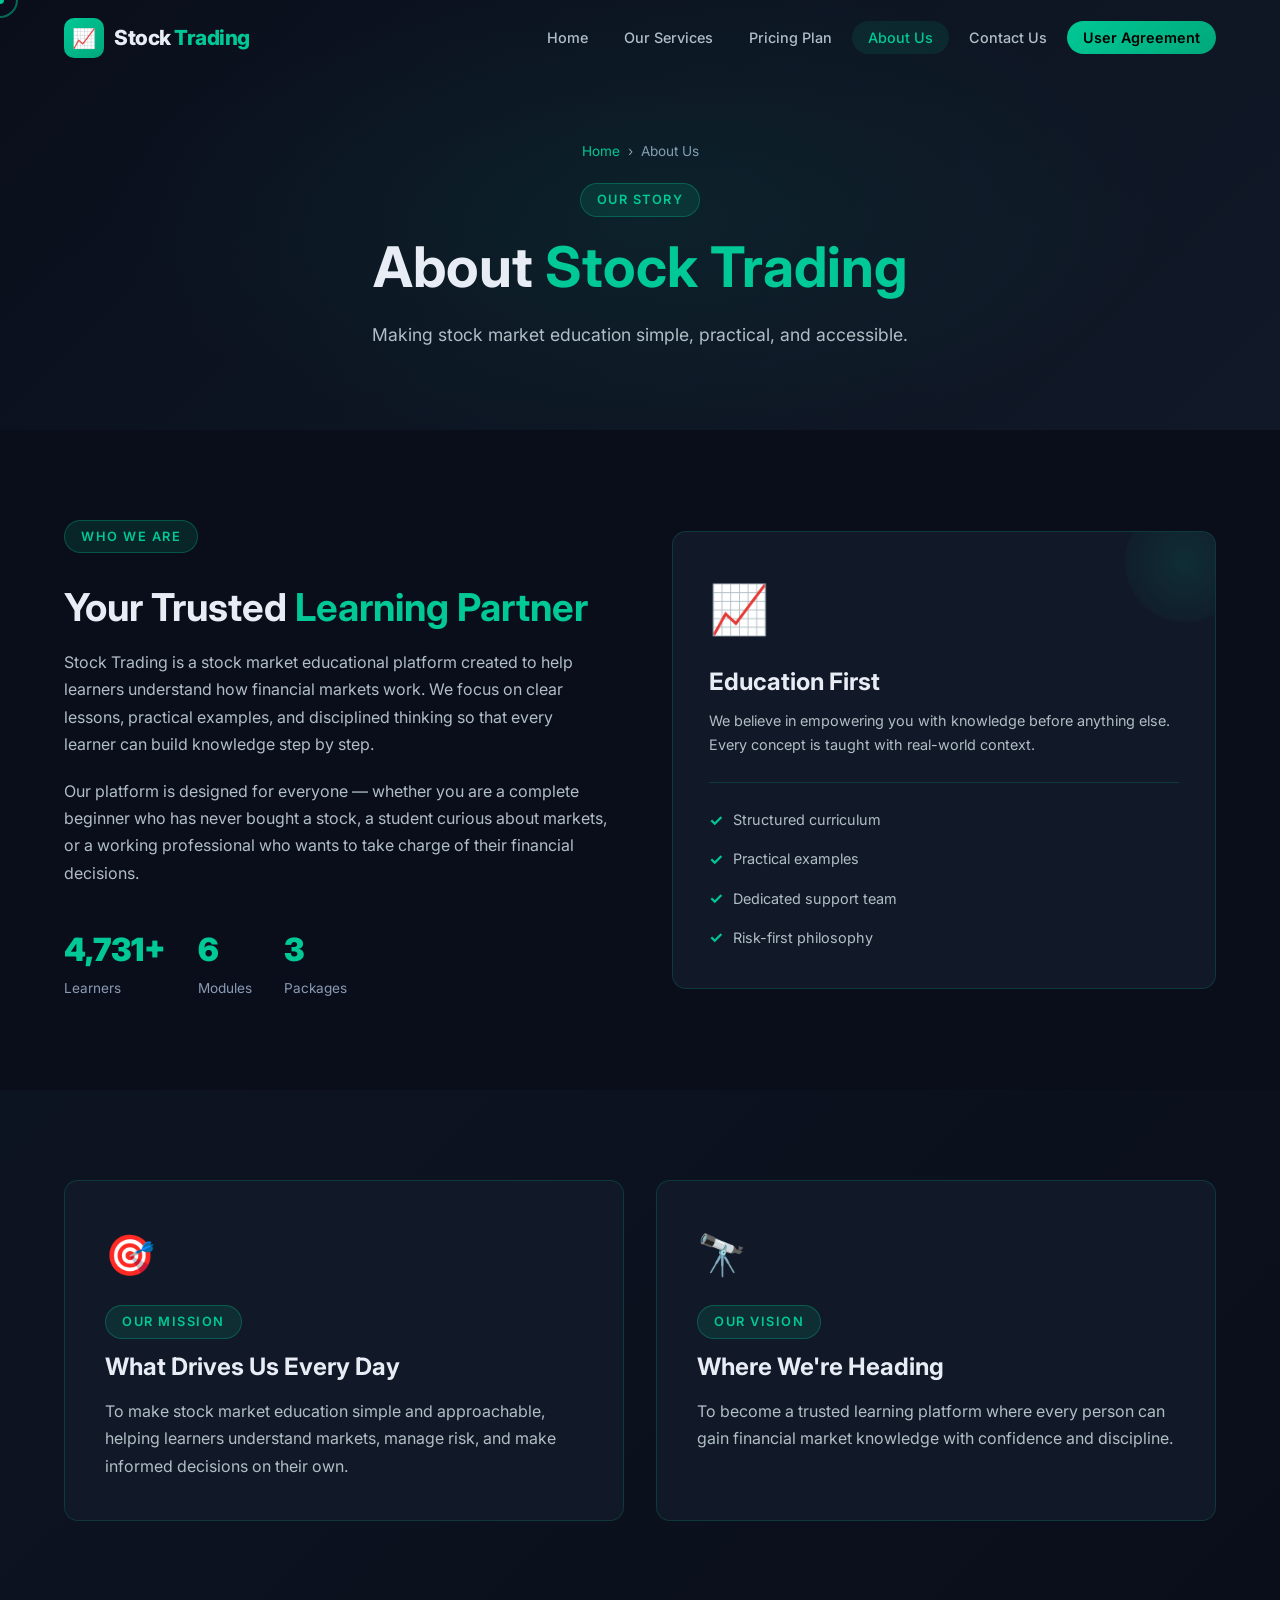
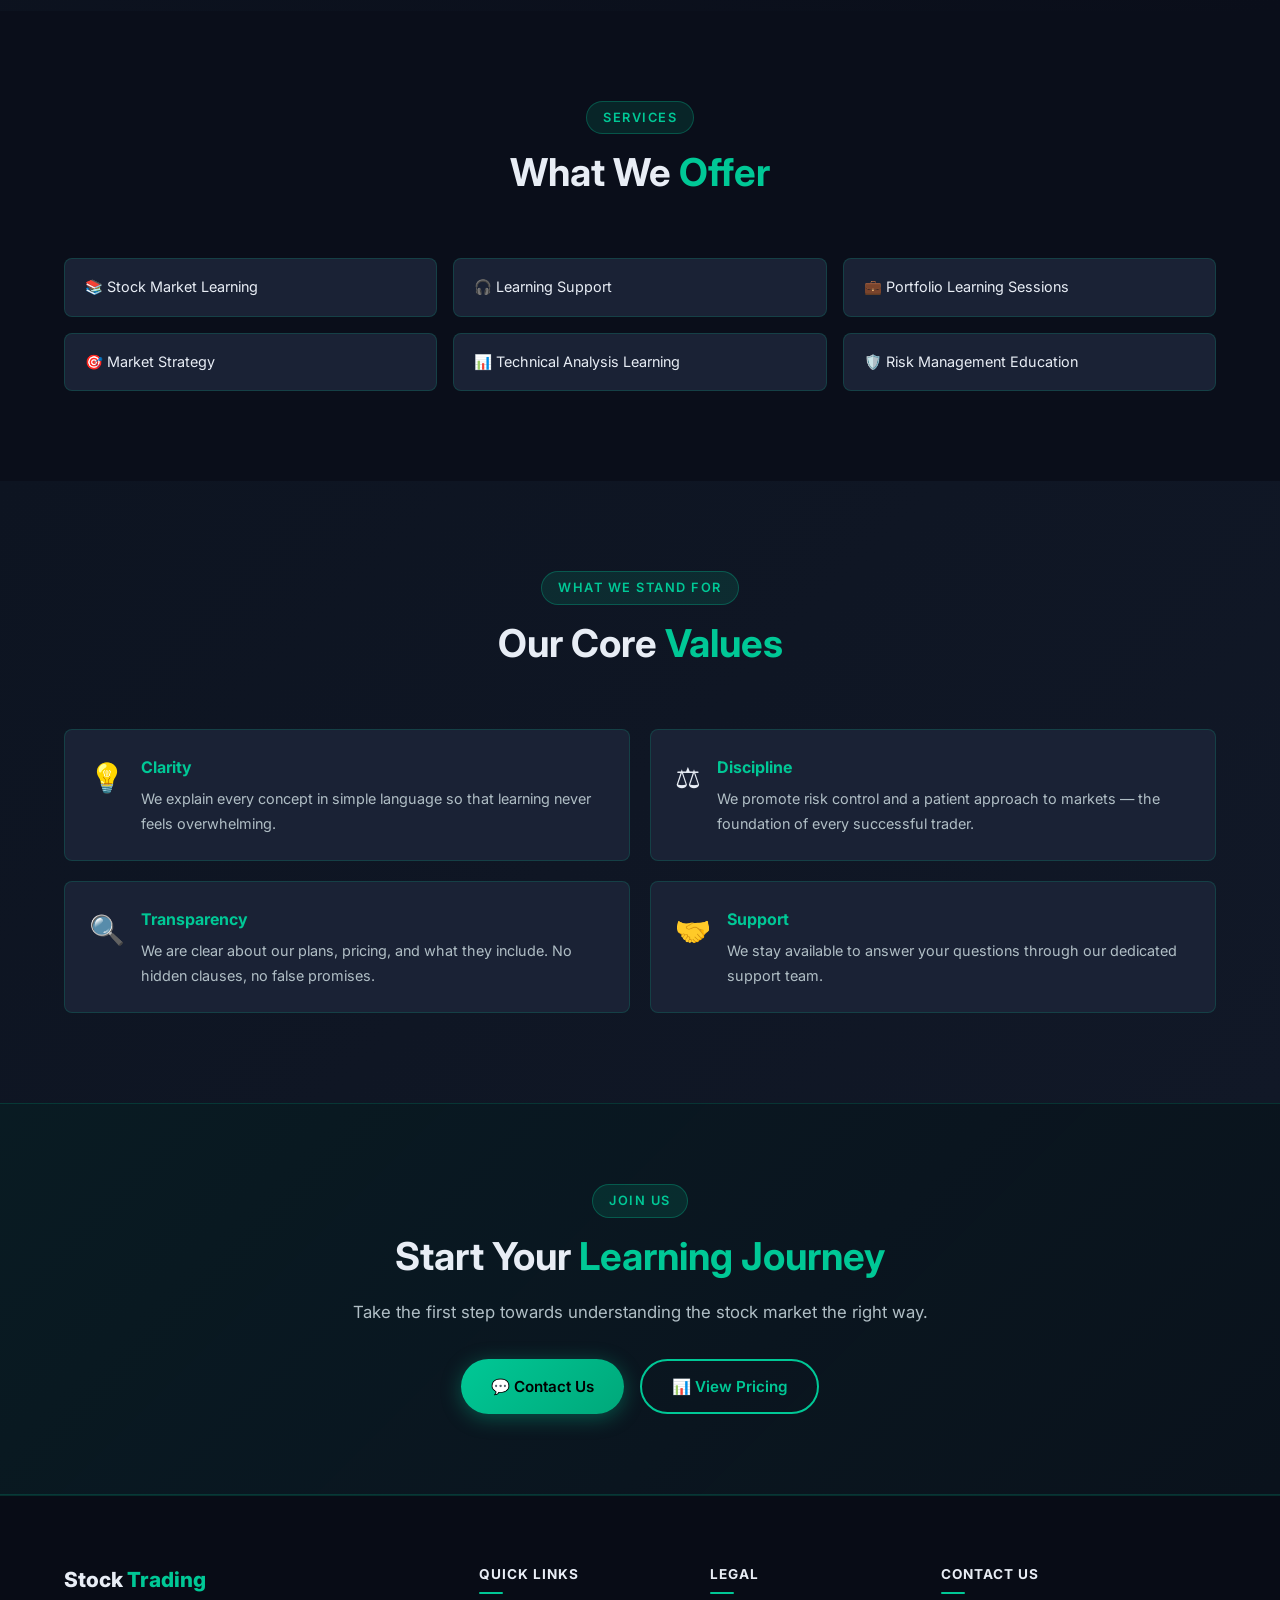
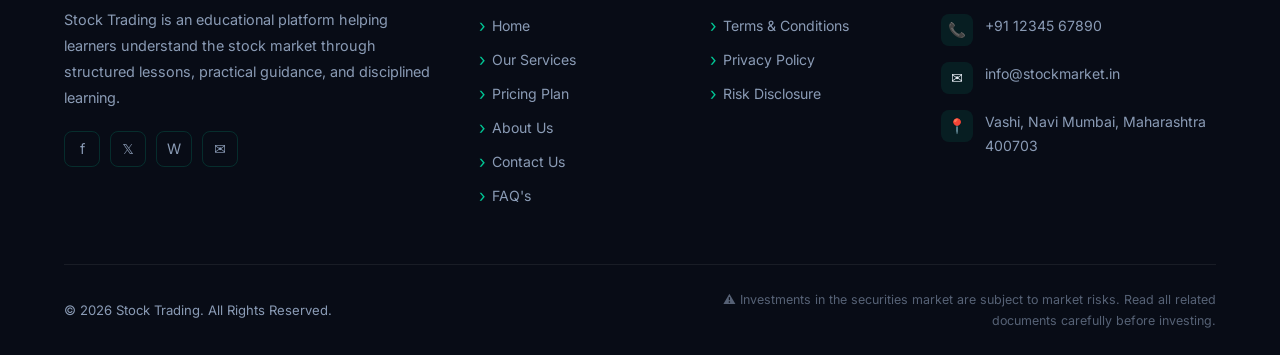
==== about.html @ cfa16184 "Initial upload of Stock Trading website" ====
<!DOCTYPE html>
<html lang="en">
<head>
  <meta charset="UTF-8"/>
  <meta name="viewport" content="width=device-width, initial-scale=1.0"/>
  <title>About Us – Stock Trading | Our Mission, Vision & Values</title>
  <meta name="description" content="Learn about Stock Trading – a stock market educational platform in Navi Mumbai. Our mission is to make market education simple, practical, and accessible to all."/>
  <meta name="keywords" content="about stock trading, stock market education platform, Navi Mumbai, mission vision"/>
  <meta name="robots" content="index, follow"/>
  <link rel="canonical" href="https://www.stocktrading.in/about.html"/>
  <link rel="preconnect" href="https://fonts.googleapis.com"/>
  <link href="https://fonts.googleapis.com/css2?family=Inter:wght@400;500;600;700;800;900&display=swap" rel="stylesheet"/>
  <link rel="stylesheet" href="css/style.css"/>
</head>
<body>

<div id="loading-screen">
  <div class="loader-logo">Stock <span>Trading</span></div>
  <div class="loader-bar"><div class="loader-fill"></div></div>
</div>
<div id="cursor-dot"></div>
<div id="cursor-ring"></div>

<nav class="navbar" role="navigation" aria-label="Main navigation">
  <div class="navbar-inner">
    <a href="index.html" class="nav-logo" aria-label="Stock Trading Home">
      <div class="nav-logo-icon">📈</div>
      <span class="nav-logo-text">Stock <span>Trading</span></span>
    </a>
    <button class="hamburger" aria-label="Toggle menu"><span></span><span></span><span></span></button>
    <ul class="nav-links">
      <li><a href="index.html">Home</a></li>
      <li><a href="services.html">Our Services</a></li>
      <li><a href="pricing.html">Pricing Plan</a></li>
      <li><a href="about.html" class="active">About Us</a></li>
      <li><a href="contact.html">Contact Us</a></li>
      <li><a href="user-agreement.html" class="nav-cta">User Agreement</a></li>
    </ul>
  </div>
  <div class="nav-overlay"></div>
</nav>

<!-- BANNER -->
<div class="page-banner">
  <div class="container">
    <nav class="breadcrumb" aria-label="Breadcrumb">
      <a href="index.html">Home</a> <span>›</span> <span>About Us</span>
    </nav>
    <div class="section-tag" data-aos="fade-up">Our Story</div>
    <h1 data-aos="fade-up" data-aos-delay="100">About <span class="highlight">Stock Trading</span></h1>
    <p data-aos="fade-up" data-aos-delay="200">Making stock market education simple, practical, and accessible.</p>
  </div>
</div>

<!-- WHO WE ARE -->
<section style="background:var(--bg-dark);">
  <div class="container">
    <div style="display:grid;grid-template-columns:1fr 1fr;gap:64px;align-items:center;">
      <div data-aos="fade-right">
        <div class="section-tag">Who We Are</div>
        <h2 style="margin:16px 0;">Your Trusted <span class="highlight">Learning Partner</span></h2>
        <p style="margin-bottom:20px;">Stock Trading is a stock market educational platform created to help learners understand how financial markets work. We focus on clear lessons, practical examples, and disciplined thinking so that every learner can build knowledge step by step.</p>
        <p>Our platform is designed for everyone — whether you are a complete beginner who has never bought a stock, a student curious about markets, or a working professional who wants to take charge of their financial decisions.</p>
        <div style="display:flex;gap:32px;margin-top:36px;flex-wrap:wrap;">
          <div>
            <div style="font-size:2rem;font-weight:900;color:var(--primary);" data-counter data-target="5000" data-suffix="+">5000+</div>
            <div style="font-size:0.85rem;color:var(--text-muted);">Learners</div>
          </div>
          <div>
            <div style="font-size:2rem;font-weight:900;color:var(--primary);" data-counter data-target="6" data-suffix="">6</div>
            <div style="font-size:0.85rem;color:var(--text-muted);">Modules</div>
          </div>
          <div>
            <div style="font-size:2rem;font-weight:900;color:var(--primary);" data-counter data-target="3" data-suffix="">3</div>
            <div style="font-size:0.85rem;color:var(--text-muted);">Packages</div>
          </div>
        </div>
      </div>
      <div data-aos="fade-left">
        <!-- Visual element -->
        <div style="background:var(--bg-card);border:1px solid var(--border);border-radius:var(--radius);padding:36px;position:relative;overflow:hidden;">
          <div style="position:absolute;top:-30px;right:-30px;width:120px;height:120px;background:radial-gradient(circle,rgba(0,200,150,0.12),transparent);border-radius:50%;"></div>
          <div style="font-size:3rem;margin-bottom:16px;">📈</div>
          <h3 style="margin-bottom:12px;">Education First</h3>
          <p style="font-size:0.9rem;">We believe in empowering you with knowledge before anything else. Every concept is taught with real-world context.</p>
          <div style="margin-top:24px;padding-top:24px;border-top:1px solid var(--border);">
            <div style="display:flex;align-items:center;gap:10px;margin-bottom:12px;">
              <span style="color:var(--primary);font-weight:700;">✓</span>
              <span style="font-size:0.9rem;color:var(--text-light);">Structured curriculum</span>
            </div>
            <div style="display:flex;align-items:center;gap:10px;margin-bottom:12px;">
              <span style="color:var(--primary);font-weight:700;">✓</span>
              <span style="font-size:0.9rem;color:var(--text-light);">Practical examples</span>
            </div>
            <div style="display:flex;align-items:center;gap:10px;margin-bottom:12px;">
              <span style="color:var(--primary);font-weight:700;">✓</span>
              <span style="font-size:0.9rem;color:var(--text-light);">Dedicated support team</span>
            </div>
            <div style="display:flex;align-items:center;gap:10px;">
              <span style="color:var(--primary);font-weight:700;">✓</span>
              <span style="font-size:0.9rem;color:var(--text-light);">Risk-first philosophy</span>
            </div>
          </div>
        </div>
      </div>
    </div>
  </div>
</section>

<!-- MISSION & VISION -->
<section style="background:linear-gradient(135deg,#0d1421 0%,#0a0e1a 100%);">
  <div class="container">
    <div style="display:grid;grid-template-columns:1fr 1fr;gap:32px;">

      <div style="background:var(--bg-card);border:1px solid var(--border);border-radius:var(--radius);padding:40px;" data-aos="fade-up" data-aos-delay="100">
        <div style="font-size:2.5rem;margin-bottom:16px;">🎯</div>
        <div class="section-tag" style="margin-bottom:12px;">Our Mission</div>
        <h3 style="margin-bottom:16px;">What Drives Us Every Day</h3>
        <p>To make stock market education simple and approachable, helping learners understand markets, manage risk, and make informed decisions on their own.</p>
      </div>

      <div style="background:var(--bg-card);border:1px solid var(--border);border-radius:var(--radius);padding:40px;" data-aos="fade-up" data-aos-delay="200">
        <div style="font-size:2.5rem;margin-bottom:16px;">🔭</div>
        <div class="section-tag" style="margin-bottom:12px;">Our Vision</div>
        <h3 style="margin-bottom:16px;">Where We're Heading</h3>
        <p>To become a trusted learning platform where every person can gain financial market knowledge with confidence and discipline.</p>
      </div>

    </div>
  </div>
</section>

<!-- WHAT WE OFFER -->
<section style="background:var(--bg-dark);">
  <div class="container">
    <div class="section-header">
      <div class="section-tag" data-aos="fade-up">Services</div>
      <h2 data-aos="fade-up" data-aos-delay="100">What We <span class="highlight">Offer</span></h2>
    </div>
    <div class="about-what-grid" data-aos="fade-up" data-aos-delay="200">
      <div class="about-what-item">📚 Stock Market Learning</div>
      <div class="about-what-item">🎧 Learning Support</div>
      <div class="about-what-item">💼 Portfolio Learning Sessions</div>
      <div class="about-what-item">🎯 Market Strategy</div>
      <div class="about-what-item">📊 Technical Analysis Learning</div>
      <div class="about-what-item">🛡️ Risk Management Education</div>
    </div>
  </div>
</section>

<!-- VALUES -->
<section style="background:linear-gradient(135deg,#0d1421 0%,#111827 100%);">
  <div class="container">
    <div class="section-header">
      <div class="section-tag" data-aos="fade-up">What We Stand For</div>
      <h2 data-aos="fade-up" data-aos-delay="100">Our Core <span class="highlight">Values</span></h2>
    </div>
    <div class="about-values-grid">

      <div class="value-card" data-aos="fade-up" data-aos-delay="100">
        <div class="value-icon">💡</div>
        <div>
          <div class="value-label">Clarity</div>
          <p style="font-size:0.9rem;">We explain every concept in simple language so that learning never feels overwhelming.</p>
        </div>
      </div>

      <div class="value-card" data-aos="fade-up" data-aos-delay="150">
        <div class="value-icon">⚖️</div>
        <div>
          <div class="value-label">Discipline</div>
          <p style="font-size:0.9rem;">We promote risk control and a patient approach to markets — the foundation of every successful trader.</p>
        </div>
      </div>

      <div class="value-card" data-aos="fade-up" data-aos-delay="200">
        <div class="value-icon">🔍</div>
        <div>
          <div class="value-label">Transparency</div>
          <p style="font-size:0.9rem;">We are clear about our plans, pricing, and what they include. No hidden clauses, no false promises.</p>
        </div>
      </div>

      <div class="value-card" data-aos="fade-up" data-aos-delay="250">
        <div class="value-icon">🤝</div>
        <div>
          <div class="value-label">Support</div>
          <p style="font-size:0.9rem;">We stay available to answer your questions through our dedicated support team.</p>
        </div>
      </div>

    </div>
  </div>
</section>

<!-- CTA -->
<section class="cta-section">
  <div class="container">
    <div class="section-tag" data-aos="fade-up">Join Us</div>
    <h2 data-aos="fade-up" data-aos-delay="100">Start Your <span class="highlight">Learning Journey</span></h2>
    <p data-aos="fade-up" data-aos-delay="200">Take the first step towards understanding the stock market the right way.</p>
    <div class="cta-btns" data-aos="fade-up" data-aos-delay="300">
      <a href="contact.html" class="btn btn-primary">💬 Contact Us</a>
      <a href="pricing.html" class="btn btn-outline">📊 View Pricing</a>
    </div>
  </div>
</section>

<!-- FOOTER -->
<footer role="contentinfo">
  <div class="container">
    <div class="footer-grid">
      <div class="footer-brand">
        <h3>Stock <span>Trading</span></h3>
        <p>Stock Trading is an educational platform helping learners understand the stock market through structured lessons, practical guidance, and disciplined learning.</p>
        <div class="footer-social">
          <a href="#" aria-label="Facebook">f</a>
          <a href="#" aria-label="Twitter">𝕏</a>
          <a href="https://wa.me/911234567890" aria-label="WhatsApp" target="_blank" rel="noopener">W</a>
          <a href="mailto:info@stockmarket.in" aria-label="Email">✉</a>
        </div>
      </div>
      <div class="footer-col">
        <h4>Quick Links</h4>
        <ul class="footer-links">
          <li><a href="index.html">Home</a></li>
          <li><a href="services.html">Our Services</a></li>
          <li><a href="pricing.html">Pricing Plan</a></li>
          <li><a href="about.html">About Us</a></li>
          <li><a href="contact.html">Contact Us</a></li>
          <li><a href="faq.html">FAQ's</a></li>
        </ul>
      </div>
      <div class="footer-col">
        <h4>Legal</h4>
        <ul class="footer-links">
          <li><a href="terms.html">Terms &amp; Conditions</a></li>
          <li><a href="privacy.html">Privacy Policy</a></li>
          <li><a href="risk-disclosure.html">Risk Disclosure</a></li>
        </ul>
      </div>
      <div class="footer-col">
        <h4>Contact Us</h4>
        <div class="footer-contact-item">
          <div class="footer-contact-icon">📞</div>
          <div class="footer-contact-text"><a href="tel:+911234567890">+91 12345 67890</a></div>
        </div>
        <div class="footer-contact-item">
          <div class="footer-contact-icon">✉</div>
          <div class="footer-contact-text"><a href="mailto:info@stockmarket.in">info@stockmarket.in</a></div>
        </div>
        <div class="footer-contact-item">
          <div class="footer-contact-icon">📍</div>
          <div class="footer-contact-text">Vashi, Navi Mumbai, Maharashtra 400703</div>
        </div>
      </div>
    </div>
    <div class="footer-bottom">
      <p class="footer-copyright">© 2026 Stock Trading. All Rights Reserved.</p>
      <p class="footer-disclaimer">⚠️ Investments in the securities market are subject to market risks. Read all related documents carefully before investing.</p>
    </div>
  </div>
</footer>

<script src="js/main.js"></script>
</body>
</html>
---- css/style.css ----
/* ============================================================
   STOCK TRADING - MAIN STYLESHEET
   ============================================================ */

/* ---------- CSS Variables ---------- */
:root {
  --primary: #00c896;
  --primary-dark: #00a87a;
  --primary-light: #00e8ad;
  --accent: #f0b429;
  --bg-dark: #0a0e1a;
  --bg-card: #111827;
  --bg-card2: #1a2235;
  --text-main: #e8edf5;
  --text-muted: #8a9bb5;
  --text-light: #b0bec5;
  --border: rgba(0, 200, 150, 0.18);
  --red: #ff4d5b;
  --gradient: linear-gradient(135deg, #00c896 0%, #00a87a 100%);
  --gradient-dark: linear-gradient(135deg, #0a0e1a 0%, #111827 100%);
  --shadow: 0 8px 32px rgba(0, 200, 150, 0.12);
  --shadow-card: 0 4px 24px rgba(0, 0, 0, 0.4);
  --radius: 14px;
  --radius-sm: 8px;
  --transition: 0.3s cubic-bezier(0.4, 0, 0.2, 1);
}

/* ---------- Reset & Base ---------- */
*, *::before, *::after { box-sizing: border-box; margin: 0; padding: 0; }

html { scroll-behavior: smooth; font-size: 16px; }

body {
  font-family: 'Inter', 'Segoe UI', system-ui, sans-serif;
  background: var(--bg-dark);
  color: var(--text-main);
  line-height: 1.7;
  overflow-x: hidden;
  cursor: none;
}

/* ---------- Custom Cursor ---------- */
#cursor-dot {
  width: 8px; height: 8px;
  background: var(--primary);
  border-radius: 50%;
  position: fixed;
  top: 0; left: 0;
  pointer-events: none;
  z-index: 99999;
  transition: transform 0.1s ease;
  transform: translate(-50%, -50%);
}

#cursor-ring {
  width: 36px; height: 36px;
  border: 2px solid rgba(0, 200, 150, 0.5);
  border-radius: 50%;
  position: fixed;
  top: 0; left: 0;
  pointer-events: none;
  z-index: 99998;
  transition: transform 0.12s ease, width 0.3s, height 0.3s, border-color 0.3s;
  transform: translate(-50%, -50%);
}

#cursor-ring.hovered {
  width: 56px; height: 56px;
  border-color: var(--primary);
  background: rgba(0, 200, 150, 0.06);
}

/* ---------- Scrollbar ---------- */
::-webkit-scrollbar { width: 6px; }
::-webkit-scrollbar-track { background: var(--bg-dark); }
::-webkit-scrollbar-thumb { background: var(--primary-dark); border-radius: 3px; }
::-webkit-scrollbar-thumb:hover { background: var(--primary); }

/* ---------- Selection ---------- */
::selection { background: var(--primary); color: #000; }

/* ---------- Typography ---------- */
h1, h2, h3, h4, h5, h6 {
  font-weight: 700;
  line-height: 1.3;
  color: var(--text-main);
}

h1 { font-size: clamp(2rem, 5vw, 3.5rem); }
h2 { font-size: clamp(1.6rem, 3vw, 2.4rem); }
h3 { font-size: clamp(1.2rem, 2vw, 1.5rem); }
h4 { font-size: 1.1rem; }

p { color: var(--text-light); }
a { color: var(--primary); text-decoration: none; transition: color var(--transition); }
a:hover { color: var(--primary-light); }

.highlight { color: var(--primary); }
.accent { color: var(--accent); }

/* ---------- Container ---------- */
.container { max-width: 1200px; margin: 0 auto; padding: 0 24px; }

/* ---------- Section ---------- */
section { padding: 90px 0; }

.section-header { text-align: center; margin-bottom: 60px; }
.section-header h2 { margin-bottom: 16px; }
.section-header p { max-width: 600px; margin: 0 auto; font-size: 1.05rem; }

.section-tag {
  display: inline-block;
  background: rgba(0, 200, 150, 0.12);
  color: var(--primary);
  border: 1px solid rgba(0, 200, 150, 0.3);
  padding: 5px 16px;
  border-radius: 30px;
  font-size: 0.8rem;
  font-weight: 600;
  letter-spacing: 1.5px;
  text-transform: uppercase;
  margin-bottom: 14px;
}

/* ---------- Buttons ---------- */
.btn {
  display: inline-flex;
  align-items: center;
  gap: 8px;
  padding: 13px 30px;
  border-radius: 50px;
  font-size: 0.95rem;
  font-weight: 600;
  cursor: pointer;
  border: none;
  transition: all var(--transition);
  text-decoration: none;
  position: relative;
  overflow: hidden;
}

.btn::before {
  content: '';
  position: absolute;
  inset: 0;
  background: rgba(255,255,255,0.1);
  transform: translateX(-100%);
  transition: transform 0.4s ease;
}
.btn:hover::before { transform: translateX(0); }

.btn-primary {
  background: var(--gradient);
  color: #000;
  box-shadow: 0 4px 20px rgba(0, 200, 150, 0.35);
}
.btn-primary:hover {
  transform: translateY(-2px);
  box-shadow: 0 8px 28px rgba(0, 200, 150, 0.5);
  color: #000;
}

.btn-outline {
  background: transparent;
  color: var(--primary);
  border: 2px solid var(--primary);
}
.btn-outline:hover {
  background: var(--primary);
  color: #000;
  transform: translateY(-2px);
}

.btn-white {
  background: #fff;
  color: #0a0e1a;
}
.btn-white:hover { transform: translateY(-2px); box-shadow: 0 8px 28px rgba(255,255,255,0.2); color: #0a0e1a; }

.btn-whatsapp {
  background: #25d366;
  color: #fff;
  font-size: 1rem;
  padding: 14px 32px;
}
.btn-whatsapp:hover { background: #20b857; transform: translateY(-2px); color: #fff; }

/* ---------- Cards ---------- */
.card {
  background: var(--bg-card);
  border: 1px solid var(--border);
  border-radius: var(--radius);
  padding: 32px;
  transition: all var(--transition);
  position: relative;
  overflow: hidden;
}
.card::before {
  content: '';
  position: absolute;
  top: 0; left: 0; right: 0;
  height: 3px;
  background: var(--gradient);
  transform: scaleX(0);
  transform-origin: left;
  transition: transform var(--transition);
}
.card:hover::before { transform: scaleX(1); }
.card:hover {
  transform: translateY(-6px);
  border-color: rgba(0, 200, 150, 0.4);
  box-shadow: var(--shadow);
}

.card-icon {
  width: 56px; height: 56px;
  border-radius: 14px;
  background: rgba(0, 200, 150, 0.12);
  display: flex;
  align-items: center;
  justify-content: center;
  font-size: 1.6rem;
  margin-bottom: 20px;
  transition: all var(--transition);
}
.card:hover .card-icon {
  background: var(--primary);
  transform: scale(1.1) rotate(5deg);
}
.card:hover .card-icon svg,
.card:hover .card-icon span { filter: brightness(0) invert(1) !important; color: #000 !important; }

/* ---------- NAVBAR ---------- */
.navbar {
  position: fixed;
  top: 0; left: 0; right: 0;
  z-index: 1000;
  padding: 0;
  transition: all var(--transition);
}

.navbar.scrolled {
  background: rgba(10, 14, 26, 0.95);
  backdrop-filter: blur(20px);
  -webkit-backdrop-filter: blur(20px);
  border-bottom: 1px solid var(--border);
  box-shadow: 0 4px 24px rgba(0,0,0,0.3);
}

.navbar-inner {
  display: flex;
  align-items: center;
  justify-content: space-between;
  padding: 18px 24px;
  max-width: 1200px;
  margin: 0 auto;
}

.nav-logo {
  display: flex;
  align-items: center;
  gap: 10px;
  text-decoration: none;
}

.nav-logo-icon {
  width: 40px; height: 40px;
  background: var(--gradient);
  border-radius: 10px;
  display: flex;
  align-items: center;
  justify-content: center;
  font-size: 1.2rem;
}

.nav-logo-text {
  font-size: 1.3rem;
  font-weight: 800;
  color: var(--text-main);
  letter-spacing: -0.5px;
}
.nav-logo-text span { color: var(--primary); }

.nav-links {
  display: flex;
  align-items: center;
  gap: 4px;
  list-style: none;
}

.nav-links a {
  padding: 8px 16px;
  border-radius: 50px;
  color: var(--text-light);
  font-size: 0.9rem;
  font-weight: 500;
  transition: all var(--transition);
  position: relative;
  text-decoration: none;
}
.nav-links a:hover,
.nav-links a.active {
  color: var(--primary);
  background: rgba(0, 200, 150, 0.1);
}

.nav-cta {
  background: var(--gradient) !important;
  color: #000 !important;
  font-weight: 600 !important;
}
.nav-cta:hover { box-shadow: 0 4px 16px rgba(0,200,150,0.4) !important; }

.hamburger {
  display: none;
  flex-direction: column;
  gap: 5px;
  cursor: pointer;
  padding: 6px;
  background: none;
  border: none;
}
.hamburger span {
  display: block;
  width: 24px; height: 2px;
  background: var(--text-main);
  border-radius: 2px;
  transition: all var(--transition);
}
.hamburger.open span:nth-child(1) { transform: rotate(45deg) translate(5px, 5px); }
.hamburger.open span:nth-child(2) { opacity: 0; }
.hamburger.open span:nth-child(3) { transform: rotate(-45deg) translate(5px, -5px); }

/* ---------- PAGE BANNER ---------- */
.page-banner {
  padding: 140px 0 80px;
  background: linear-gradient(135deg, #0a0e1a 0%, #0d1523 50%, #111827 100%);
  position: relative;
  overflow: hidden;
  text-align: center;
}
.page-banner::before {
  content: '';
  position: absolute;
  inset: 0;
  background: radial-gradient(ellipse 60% 80% at 50% 50%, rgba(0, 200, 150, 0.07) 0%, transparent 70%);
}
.page-banner h1 { margin-bottom: 16px; }
.page-banner p { font-size: 1.1rem; max-width: 600px; margin: 0 auto; }

.breadcrumb {
  display: flex;
  align-items: center;
  justify-content: center;
  gap: 8px;
  margin-bottom: 20px;
  font-size: 0.85rem;
  color: var(--text-muted);
}
.breadcrumb a { color: var(--primary); }
.breadcrumb span { color: var(--text-muted); }

/* ---------- HERO SECTION ---------- */
.hero {
  min-height: 100vh;
  display: flex;
  align-items: center;
  position: relative;
  overflow: hidden;
  padding-top: 80px;
}

.hero-bg {
  position: absolute;
  inset: 0;
  background: linear-gradient(135deg, #0a0e1a 0%, #0d1523 60%, #111827 100%);
}

.hero-bg::before {
  content: '';
  position: absolute;
  inset: 0;
  background: radial-gradient(ellipse 70% 60% at 20% 50%, rgba(0, 200, 150, 0.08) 0%, transparent 60%),
              radial-gradient(ellipse 50% 50% at 80% 20%, rgba(0, 168, 122, 0.05) 0%, transparent 60%);
}

/* Animated chart lines */
.hero-chart-lines {
  position: absolute;
  bottom: 0; left: 0; right: 0;
  height: 300px;
  opacity: 0.07;
}

#particles-canvas {
  position: absolute;
  inset: 0;
  pointer-events: none;
}

.hero-content {
  position: relative;
  z-index: 2;
  max-width: 700px;
}

.hero-badge {
  display: inline-flex;
  align-items: center;
  gap: 8px;
  background: rgba(0, 200, 150, 0.1);
  border: 1px solid rgba(0, 200, 150, 0.25);
  padding: 6px 16px;
  border-radius: 30px;
  font-size: 0.82rem;
  color: var(--primary);
  font-weight: 600;
  letter-spacing: 0.5px;
  margin-bottom: 28px;
}

.hero-badge .dot {
  width: 6px; height: 6px;
  background: var(--primary);
  border-radius: 50%;
  animation: pulse-dot 1.5s infinite;
}

@keyframes pulse-dot {
  0%, 100% { opacity: 1; transform: scale(1); }
  50% { opacity: 0.5; transform: scale(1.5); }
}

.hero h1 {
  margin-bottom: 24px;
  background: linear-gradient(135deg, #fff 0%, #a8d5c8 100%);
  -webkit-background-clip: text;
  -webkit-text-fill-color: transparent;
  background-clip: text;
}

.hero h1 .highlight {
  background: linear-gradient(135deg, var(--primary), var(--primary-light));
  -webkit-background-clip: text;
  -webkit-text-fill-color: transparent;
  background-clip: text;
}

.hero-desc { font-size: 1.15rem; margin-bottom: 40px; max-width: 540px; }

.hero-btns { display: flex; gap: 16px; flex-wrap: wrap; }

.hero-stats {
  display: flex;
  gap: 40px;
  margin-top: 60px;
  flex-wrap: wrap;
}

.hero-stat h3 {
  font-size: 1.8rem;
  color: var(--primary);
  font-weight: 800;
}
.hero-stat p { font-size: 0.85rem; color: var(--text-muted); }

/* Ticker */
.ticker-wrap {
  position: absolute;
  bottom: 0; left: 0; right: 0;
  background: rgba(0,0,0,0.4);
  border-top: 1px solid var(--border);
  overflow: hidden;
  padding: 10px 0;
}

.ticker-track {
  display: flex;
  gap: 48px;
  animation: ticker-scroll 25s linear infinite;
  white-space: nowrap;
}

@keyframes ticker-scroll {
  0% { transform: translateX(0); }
  100% { transform: translateX(-50%); }
}

.ticker-item {
  display: inline-flex;
  align-items: center;
  gap: 10px;
  font-size: 0.82rem;
  font-weight: 600;
}
.ticker-item .sym { color: var(--text-muted); }
.ticker-item .up { color: var(--primary); }
.ticker-item .dn { color: var(--red); }

/* ---------- SERVICES CARDS GRID ---------- */
.services-grid {
  display: grid;
  grid-template-columns: repeat(3, 1fr);
  gap: 28px;
}

.service-card {
  background: var(--bg-card);
  border: 1px solid var(--border);
  border-radius: var(--radius);
  padding: 36px 28px;
  transition: all var(--transition);
  position: relative;
  overflow: hidden;
  cursor: default;
}

.service-card::after {
  content: '';
  position: absolute;
  inset: 0;
  background: radial-gradient(ellipse at var(--mx, 50%) var(--my, 50%), rgba(0,200,150,0.08) 0%, transparent 60%);
  opacity: 0;
  transition: opacity 0.3s;
}
.service-card:hover::after { opacity: 1; }

.service-card::before {
  content: '';
  position: absolute;
  top: 0; left: 0; right: 0;
  height: 3px;
  background: var(--gradient);
  transform: scaleX(0);
  transform-origin: left;
  transition: transform 0.4s ease;
}
.service-card:hover::before { transform: scaleX(1); }
.service-card:hover {
  transform: translateY(-8px);
  border-color: rgba(0, 200, 150, 0.4);
  box-shadow: 0 16px 40px rgba(0, 200, 150, 0.12);
}

.service-card .card-icon { margin-bottom: 20px; }

.service-card h3 { margin-bottom: 8px; font-size: 1.15rem; }
.service-card .subheading {
  font-size: 0.85rem;
  color: var(--primary);
  font-weight: 600;
  margin-bottom: 12px;
  text-transform: uppercase;
  letter-spacing: 0.5px;
}
.service-card p { font-size: 0.95rem; }

/* ---------- WHY CHOOSE US ---------- */
.why-section { background: linear-gradient(135deg, #0d1421 0%, #0a0e1a 100%); }

.why-grid {
  display: grid;
  grid-template-columns: repeat(3, 1fr);
  gap: 24px;
}

.why-card {
  background: var(--bg-card2);
  border: 1px solid var(--border);
  border-radius: var(--radius);
  padding: 28px;
  transition: all var(--transition);
}
.why-card:hover {
  border-color: var(--primary);
  transform: translateY(-4px);
  box-shadow: var(--shadow);
}

.why-number {
  font-size: 2.5rem;
  font-weight: 900;
  color: rgba(0, 200, 150, 0.12);
  line-height: 1;
  margin-bottom: 12px;
  font-variant-numeric: tabular-nums;
}

.why-card h4 {
  font-size: 1rem;
  margin-bottom: 10px;
  color: var(--text-main);
  display: flex;
  align-items: center;
  gap: 10px;
}
.why-card h4 .check-icon {
  width: 22px; height: 22px;
  background: var(--gradient);
  border-radius: 50%;
  display: flex;
  align-items: center;
  justify-content: center;
  font-size: 0.65rem;
  color: #000;
  font-weight: 800;
  flex-shrink: 0;
}

/* ---------- PRICING ---------- */
.pricing-grid {
  display: grid;
  grid-template-columns: repeat(3, 1fr);
  gap: 28px;
  align-items: start;
}

.pricing-card {
  background: var(--bg-card);
  border: 1px solid var(--border);
  border-radius: var(--radius);
  padding: 40px 32px;
  transition: all var(--transition);
  position: relative;
  overflow: hidden;
}

.pricing-card.featured {
  border-color: var(--primary);
  background: linear-gradient(135deg, #0d1f1a 0%, #0a1a14 100%);
  transform: scale(1.04);
  box-shadow: 0 20px 60px rgba(0, 200, 150, 0.2);
}

.featured-badge {
  position: absolute;
  top: 20px; right: 20px;
  background: var(--gradient);
  color: #000;
  padding: 4px 14px;
  border-radius: 20px;
  font-size: 0.75rem;
  font-weight: 700;
  text-transform: uppercase;
  letter-spacing: 0.5px;
}

.pricing-card:hover:not(.featured) {
  border-color: rgba(0, 200, 150, 0.4);
  transform: translateY(-6px);
  box-shadow: var(--shadow);
}

.pricing-plan-name {
  font-size: 0.85rem;
  font-weight: 700;
  text-transform: uppercase;
  letter-spacing: 1px;
  color: var(--primary);
  margin-bottom: 16px;
}

.pricing-price {
  margin-bottom: 8px;
}

.pricing-price .amount {
  font-size: 2.2rem;
  font-weight: 900;
  color: var(--text-main);
  line-height: 1;
}
.pricing-price .period {
  font-size: 0.9rem;
  color: var(--text-muted);
  margin-left: 4px;
}
.pricing-billing {
  font-size: 0.82rem;
  color: var(--text-muted);
  margin-bottom: 28px;
}

.pricing-divider {
  height: 1px;
  background: var(--border);
  margin-bottom: 28px;
}

.pricing-features {
  list-style: none;
  display: flex;
  flex-direction: column;
  gap: 14px;
  margin-bottom: 32px;
}

.pricing-features li {
  display: flex;
  align-items: flex-start;
  gap: 12px;
  font-size: 0.9rem;
  color: var(--text-light);
}

.pricing-features li .feat-icon {
  width: 18px; height: 18px;
  background: rgba(0, 200, 150, 0.15);
  border-radius: 50%;
  display: flex;
  align-items: center;
  justify-content: center;
  font-size: 0.6rem;
  color: var(--primary);
  font-weight: 800;
  flex-shrink: 0;
  margin-top: 2px;
}

.pricing-note {
  text-align: center;
  margin-top: 40px;
  padding: 20px;
  background: rgba(255, 77, 91, 0.06);
  border: 1px solid rgba(255, 77, 91, 0.2);
  border-radius: var(--radius-sm);
  font-size: 0.88rem;
  color: var(--text-muted);
}

/* ---------- TESTIMONIALS ---------- */
.testimonials-section { background: var(--bg-dark); }

.testimonials-grid {
  display: grid;
  grid-template-columns: repeat(3, 1fr);
  gap: 24px;
}

.testimonial-card {
  background: var(--bg-card);
  border: 1px solid var(--border);
  border-radius: var(--radius);
  padding: 28px;
  transition: all var(--transition);
  position: relative;
}
.testimonial-card:hover {
  border-color: rgba(0, 200, 150, 0.35);
  transform: translateY(-4px);
  box-shadow: var(--shadow);
}

.testimonial-quote {
  font-size: 2.5rem;
  color: var(--primary);
  line-height: 1;
  opacity: 0.4;
  margin-bottom: 12px;
  font-family: Georgia, serif;
}

.testimonial-text {
  font-size: 0.95rem;
  color: var(--text-light);
  margin-bottom: 20px;
  font-style: italic;
  line-height: 1.8;
}

.testimonial-author {
  display: flex;
  align-items: center;
  gap: 12px;
}

.author-avatar {
  width: 44px; height: 44px;
  border-radius: 50%;
  background: var(--gradient);
  display: flex;
  align-items: center;
  justify-content: center;
  font-size: 1rem;
  font-weight: 700;
  color: #000;
  flex-shrink: 0;
}

.author-name { font-size: 0.9rem; font-weight: 700; color: var(--text-main); }
.author-location { font-size: 0.8rem; color: var(--text-muted); }

.star-rating {
  color: var(--accent);
  font-size: 0.85rem;
  margin-bottom: 4px;
}

/* ---------- FAQ ---------- */
.faq-section { background: linear-gradient(135deg, #0d1421 0%, #0a0e1a 100%); }

.faq-list {
  max-width: 820px;
  margin: 0 auto;
  display: flex;
  flex-direction: column;
  gap: 14px;
}

.faq-item {
  background: var(--bg-card);
  border: 1px solid var(--border);
  border-radius: var(--radius-sm);
  overflow: hidden;
  transition: border-color var(--transition);
}
.faq-item.open { border-color: var(--primary); }

.faq-question {
  display: flex;
  align-items: center;
  justify-content: space-between;
  padding: 22px 24px;
  cursor: pointer;
  font-weight: 600;
  font-size: 0.98rem;
  color: var(--text-main);
  transition: color var(--transition);
  gap: 16px;
  user-select: none;
}
.faq-item.open .faq-question { color: var(--primary); }

.faq-icon {
  width: 28px; height: 28px;
  border-radius: 50%;
  background: rgba(0, 200, 150, 0.1);
  display: flex;
  align-items: center;
  justify-content: center;
  flex-shrink: 0;
  font-size: 1.1rem;
  color: var(--primary);
  transition: all var(--transition);
}
.faq-item.open .faq-icon { background: var(--primary); color: #000; transform: rotate(45deg); }

.faq-answer {
  max-height: 0;
  overflow: hidden;
  transition: max-height 0.4s ease, padding 0.3s ease;
  padding: 0 24px;
}
.faq-item.open .faq-answer {
  max-height: 200px;
  padding-bottom: 22px;
}
.faq-answer p { font-size: 0.92rem; color: var(--text-light); }

/* ---------- CTA SECTION ---------- */
.cta-section {
  text-align: center;
  padding: 80px 0;
  background: linear-gradient(135deg, rgba(0,200,150,0.07) 0%, rgba(0,200,150,0.02) 100%);
  border-top: 1px solid var(--border);
  border-bottom: 1px solid var(--border);
}
.cta-section h2 { margin-bottom: 16px; }
.cta-section p { margin-bottom: 32px; font-size: 1.05rem; }
.cta-btns { display: flex; gap: 16px; justify-content: center; flex-wrap: wrap; }

/* ---------- ABOUT SECTION ---------- */
.about-values-grid {
  display: grid;
  grid-template-columns: repeat(2, 1fr);
  gap: 20px;
}
.value-card {
  background: var(--bg-card2);
  border: 1px solid var(--border);
  border-radius: var(--radius-sm);
  padding: 24px;
  display: flex;
  gap: 16px;
  transition: all var(--transition);
}
.value-card:hover { border-color: var(--primary); transform: translateY(-3px); }
.value-icon { font-size: 1.8rem; }
.value-label { font-weight: 700; color: var(--primary); margin-bottom: 6px; }

.about-what-grid {
  display: grid;
  grid-template-columns: repeat(3, 1fr);
  gap: 16px;
  margin-top: 24px;
}
.about-what-item {
  background: var(--bg-card2);
  border: 1px solid var(--border);
  border-radius: var(--radius-sm);
  padding: 16px 20px;
  font-size: 0.9rem;
  display: flex;
  align-items: center;
  gap: 10px;
  transition: all var(--transition);
}
.about-what-item:hover { border-color: var(--primary); color: var(--primary); }

/* ---------- CONTACT ---------- */
.contact-grid {
  display: grid;
  grid-template-columns: 1fr 1.5fr;
  gap: 48px;
  align-items: start;
}

.contact-info-card {
  background: var(--bg-card);
  border: 1px solid var(--border);
  border-radius: var(--radius);
  padding: 40px 32px;
}

.contact-item {
  display: flex;
  gap: 16px;
  align-items: flex-start;
  padding: 20px 0;
  border-bottom: 1px solid var(--border);
}
.contact-item:last-child { border-bottom: none; }

.contact-item-icon {
  width: 48px; height: 48px;
  background: rgba(0, 200, 150, 0.1);
  border-radius: 12px;
  display: flex;
  align-items: center;
  justify-content: center;
  font-size: 1.3rem;
  flex-shrink: 0;
}
.contact-item-label { font-size: 0.8rem; color: var(--text-muted); text-transform: uppercase; letter-spacing: 0.5px; margin-bottom: 4px; }
.contact-item-value { font-size: 0.95rem; color: var(--text-main); font-weight: 500; }

.form-card {
  background: var(--bg-card);
  border: 1px solid var(--border);
  border-radius: var(--radius);
  padding: 40px 36px;
}

.form-group { margin-bottom: 22px; }
.form-group label {
  display: block;
  font-size: 0.85rem;
  font-weight: 600;
  color: var(--text-muted);
  text-transform: uppercase;
  letter-spacing: 0.5px;
  margin-bottom: 8px;
}
.form-group input,
.form-group select,
.form-group textarea {
  width: 100%;
  background: var(--bg-dark);
  border: 1px solid var(--border);
  border-radius: var(--radius-sm);
  padding: 14px 18px;
  font-size: 0.95rem;
  color: var(--text-main);
  transition: all var(--transition);
  outline: none;
  font-family: inherit;
}
.form-group input:focus,
.form-group select:focus,
.form-group textarea:focus {
  border-color: var(--primary);
  box-shadow: 0 0 0 3px rgba(0, 200, 150, 0.12);
}
.form-group select option { background: var(--bg-dark); }
.form-group textarea { resize: vertical; min-height: 120px; }

.form-success {
  display: none;
  text-align: center;
  padding: 40px;
}
.form-success .success-icon {
  font-size: 3rem;
  margin-bottom: 16px;
}
.form-success h3 { color: var(--primary); margin-bottom: 12px; }
.form-success p { margin-bottom: 24px; }

/* ---------- LEGAL PAGES ---------- */
.legal-content {
  max-width: 860px;
  margin: 0 auto;
}
.legal-meta {
  color: var(--primary);
  font-size: 0.88rem;
  margin-bottom: 40px;
  font-weight: 500;
}
.legal-section {
  margin-bottom: 36px;
  padding-bottom: 36px;
  border-bottom: 1px solid var(--border);
}
.legal-section:last-child { border-bottom: none; }
.legal-section h3 {
  font-size: 1.1rem;
  color: var(--text-main);
  margin-bottom: 12px;
  display: flex;
  align-items: center;
  gap: 12px;
}
.legal-num {
  background: rgba(0, 200, 150, 0.12);
  color: var(--primary);
  width: 28px; height: 28px;
  border-radius: 50%;
  display: inline-flex;
  align-items: center;
  justify-content: center;
  font-size: 0.8rem;
  font-weight: 700;
  flex-shrink: 0;
}
.legal-section p { font-size: 0.95rem; line-height: 1.8; }

/* ---------- FOOTER ---------- */
footer {
  background: #080c16;
  border-top: 1px solid var(--border);
  padding-top: 70px;
}

.footer-grid {
  display: grid;
  grid-template-columns: 2fr 1fr 1fr 1.5fr;
  gap: 48px;
  padding-bottom: 56px;
  border-bottom: 1px solid rgba(255,255,255,0.07);
}

.footer-brand h3 {
  font-size: 1.3rem;
  font-weight: 800;
  margin-bottom: 14px;
}
.footer-brand h3 span { color: var(--primary); }
.footer-brand p { font-size: 0.9rem; color: var(--text-muted); line-height: 1.8; margin-bottom: 20px; }

.footer-social {
  display: flex;
  gap: 10px;
}
.footer-social a {
  width: 36px; height: 36px;
  border: 1px solid var(--border);
  border-radius: 8px;
  display: flex;
  align-items: center;
  justify-content: center;
  font-size: 0.9rem;
  color: var(--text-muted);
  transition: all var(--transition);
}
.footer-social a:hover { border-color: var(--primary); color: var(--primary); }

.footer-col h4 {
  font-size: 0.85rem;
  font-weight: 700;
  text-transform: uppercase;
  letter-spacing: 1px;
  color: var(--text-main);
  margin-bottom: 20px;
  position: relative;
  padding-bottom: 10px;
}
.footer-col h4::after {
  content: '';
  position: absolute;
  bottom: 0; left: 0;
  width: 24px; height: 2px;
  background: var(--primary);
  border-radius: 1px;
}

.footer-links {
  list-style: none;
  display: flex;
  flex-direction: column;
  gap: 10px;
}
.footer-links a {
  font-size: 0.88rem;
  color: var(--text-muted);
  transition: all var(--transition);
  display: flex;
  align-items: center;
  gap: 6px;
}
.footer-links a::before {
  content: '›';
  color: var(--primary);
  font-size: 1.1rem;
  line-height: 1;
}
.footer-links a:hover { color: var(--primary); padding-left: 4px; }

.footer-contact-item {
  display: flex;
  align-items: flex-start;
  gap: 12px;
  margin-bottom: 16px;
}
.footer-contact-icon {
  width: 32px; height: 32px;
  background: rgba(0, 200, 150, 0.1);
  border-radius: 8px;
  display: flex;
  align-items: center;
  justify-content: center;
  font-size: 0.9rem;
  flex-shrink: 0;
}
.footer-contact-text { font-size: 0.88rem; color: var(--text-muted); }
.footer-contact-text a { color: var(--text-muted); }
.footer-contact-text a:hover { color: var(--primary); }

.footer-bottom {
  padding: 24px 0;
  display: flex;
  align-items: center;
  justify-content: space-between;
  flex-wrap: wrap;
  gap: 12px;
}

.footer-copyright { font-size: 0.82rem; color: var(--text-muted); }
.footer-disclaimer {
  font-size: 0.78rem;
  color: rgba(138, 155, 181, 0.6);
  max-width: 560px;
  text-align: right;
}

/* ---------- SCROLL ANIMATIONS ---------- */
[data-aos] {
  opacity: 0;
  transform: translateY(30px);
  transition: opacity 0.7s ease, transform 0.7s ease;
}
[data-aos].aos-animate {
  opacity: 1;
  transform: translateY(0);
}
[data-aos="fade-right"] { transform: translateX(-30px); }
[data-aos="fade-right"].aos-animate { transform: translateX(0); }
[data-aos="fade-left"] { transform: translateX(30px); }
[data-aos="fade-left"].aos-animate { transform: translateX(0); }
[data-aos="zoom-in"] { transform: scale(0.9); }
[data-aos="zoom-in"].aos-animate { transform: scale(1); }

/* ---------- RIPPLE ---------- */
.ripple {
  position: absolute;
  border-radius: 50%;
  background: rgba(0, 200, 150, 0.3);
  transform: scale(0);
  animation: ripple-anim 0.6s linear;
  pointer-events: none;
}
@keyframes ripple-anim {
  to { transform: scale(4); opacity: 0; }
}

/* ---------- LOADING SCREEN ---------- */
#loading-screen {
  position: fixed;
  inset: 0;
  background: var(--bg-dark);
  z-index: 100000;
  display: flex;
  flex-direction: column;
  align-items: center;
  justify-content: center;
  transition: opacity 0.5s ease;
}
.loader-logo {
  font-size: 1.8rem;
  font-weight: 800;
  color: var(--text-main);
  margin-bottom: 40px;
}
.loader-logo span { color: var(--primary); }

.loader-bar {
  width: 200px; height: 3px;
  background: rgba(255,255,255,0.1);
  border-radius: 2px;
  overflow: hidden;
}
.loader-fill {
  height: 100%;
  background: var(--gradient);
  width: 0%;
  animation: load-fill 1.2s ease forwards;
}
@keyframes load-fill { to { width: 100%; } }

/* ---------- TICKER LIVE ---------- */
.live-badge {
  display: inline-flex;
  align-items: center;
  gap: 6px;
  background: rgba(255, 77, 91, 0.12);
  border: 1px solid rgba(255, 77, 91, 0.3);
  padding: 3px 10px;
  border-radius: 20px;
  font-size: 0.72rem;
  color: var(--red);
  font-weight: 700;
  text-transform: uppercase;
  margin-right: 24px;
  flex-shrink: 0;
}
.live-badge .live-dot {
  width: 5px; height: 5px;
  background: var(--red);
  border-radius: 50%;
  animation: pulse-dot 1s infinite;
}

/* ---------- UTILITY ---------- */
.text-center { text-align: center; }
.text-primary { color: var(--primary); }
.mb-0 { margin-bottom: 0 !important; }
.mt-20 { margin-top: 20px; }
.mt-40 { margin-top: 40px; }
.w-full { width: 100%; }

/* ---------- MOBILE NAV ---------- */
@media (max-width: 900px) {
  .hamburger { display: flex; }
  .nav-links {
    position: fixed;
    top: 0; right: -100%;
    width: 80%;
    max-width: 320px;
    height: 100vh;
    background: #0d1523;
    flex-direction: column;
    align-items: flex-start;
    padding: 100px 32px 40px;
    gap: 8px;
    transition: right 0.4s cubic-bezier(0.4,0,0.2,1);
    box-shadow: -10px 0 40px rgba(0,0,0,0.5);
    border-left: 1px solid var(--border);
    overflow-y: auto;
  }
  .nav-links.open { right: 0; }
  .nav-links a { padding: 12px 16px; width: 100%; border-radius: var(--radius-sm); }
  .nav-overlay { display: none; position: fixed; inset: 0; background: rgba(0,0,0,0.6); z-index: 999; }
  .nav-overlay.show { display: block; }
}

/* ---------- RESPONSIVE ---------- */
@media (max-width: 1024px) {
  .services-grid,
  .why-grid,
  .testimonials-grid { grid-template-columns: repeat(2, 1fr); }
  .pricing-grid { grid-template-columns: 1fr; max-width: 480px; margin: 0 auto; }
  .pricing-card.featured { transform: scale(1); }
  .footer-grid { grid-template-columns: 1fr 1fr; }
}

@media (max-width: 768px) {
  section { padding: 70px 0; }
  .services-grid,
  .why-grid,
  .testimonials-grid,
  .about-values-grid,
  .about-what-grid,
  .contact-grid { grid-template-columns: 1fr; }
  .hero-stats { gap: 28px; }
  .footer-grid { grid-template-columns: 1fr; gap: 32px; }
  .footer-bottom { flex-direction: column; text-align: center; }
  .footer-disclaimer { text-align: center; }
  body { cursor: auto; }
  #cursor-dot, #cursor-ring { display: none; }
}

@media (max-width: 480px) {
  .hero-btns { flex-direction: column; }
  .btn { justify-content: center; }
  .cta-btns { flex-direction: column; align-items: center; }
}
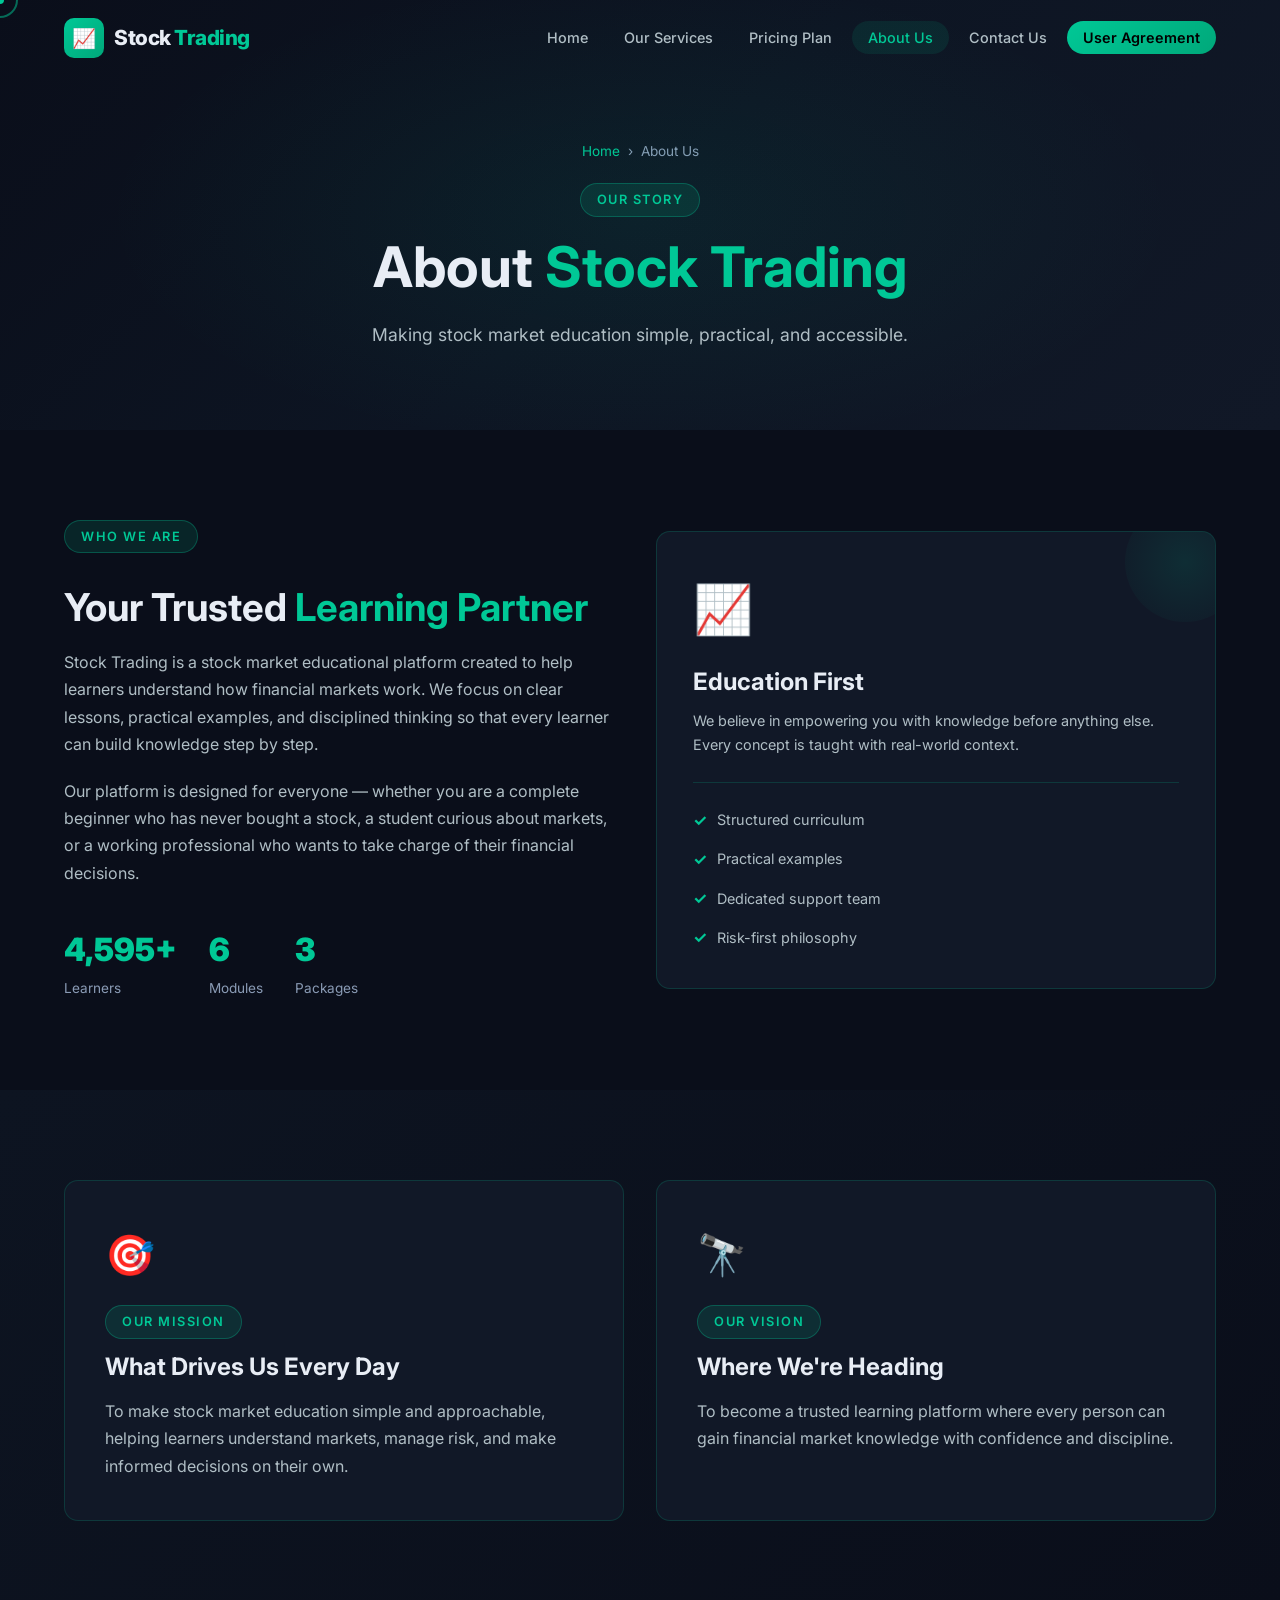
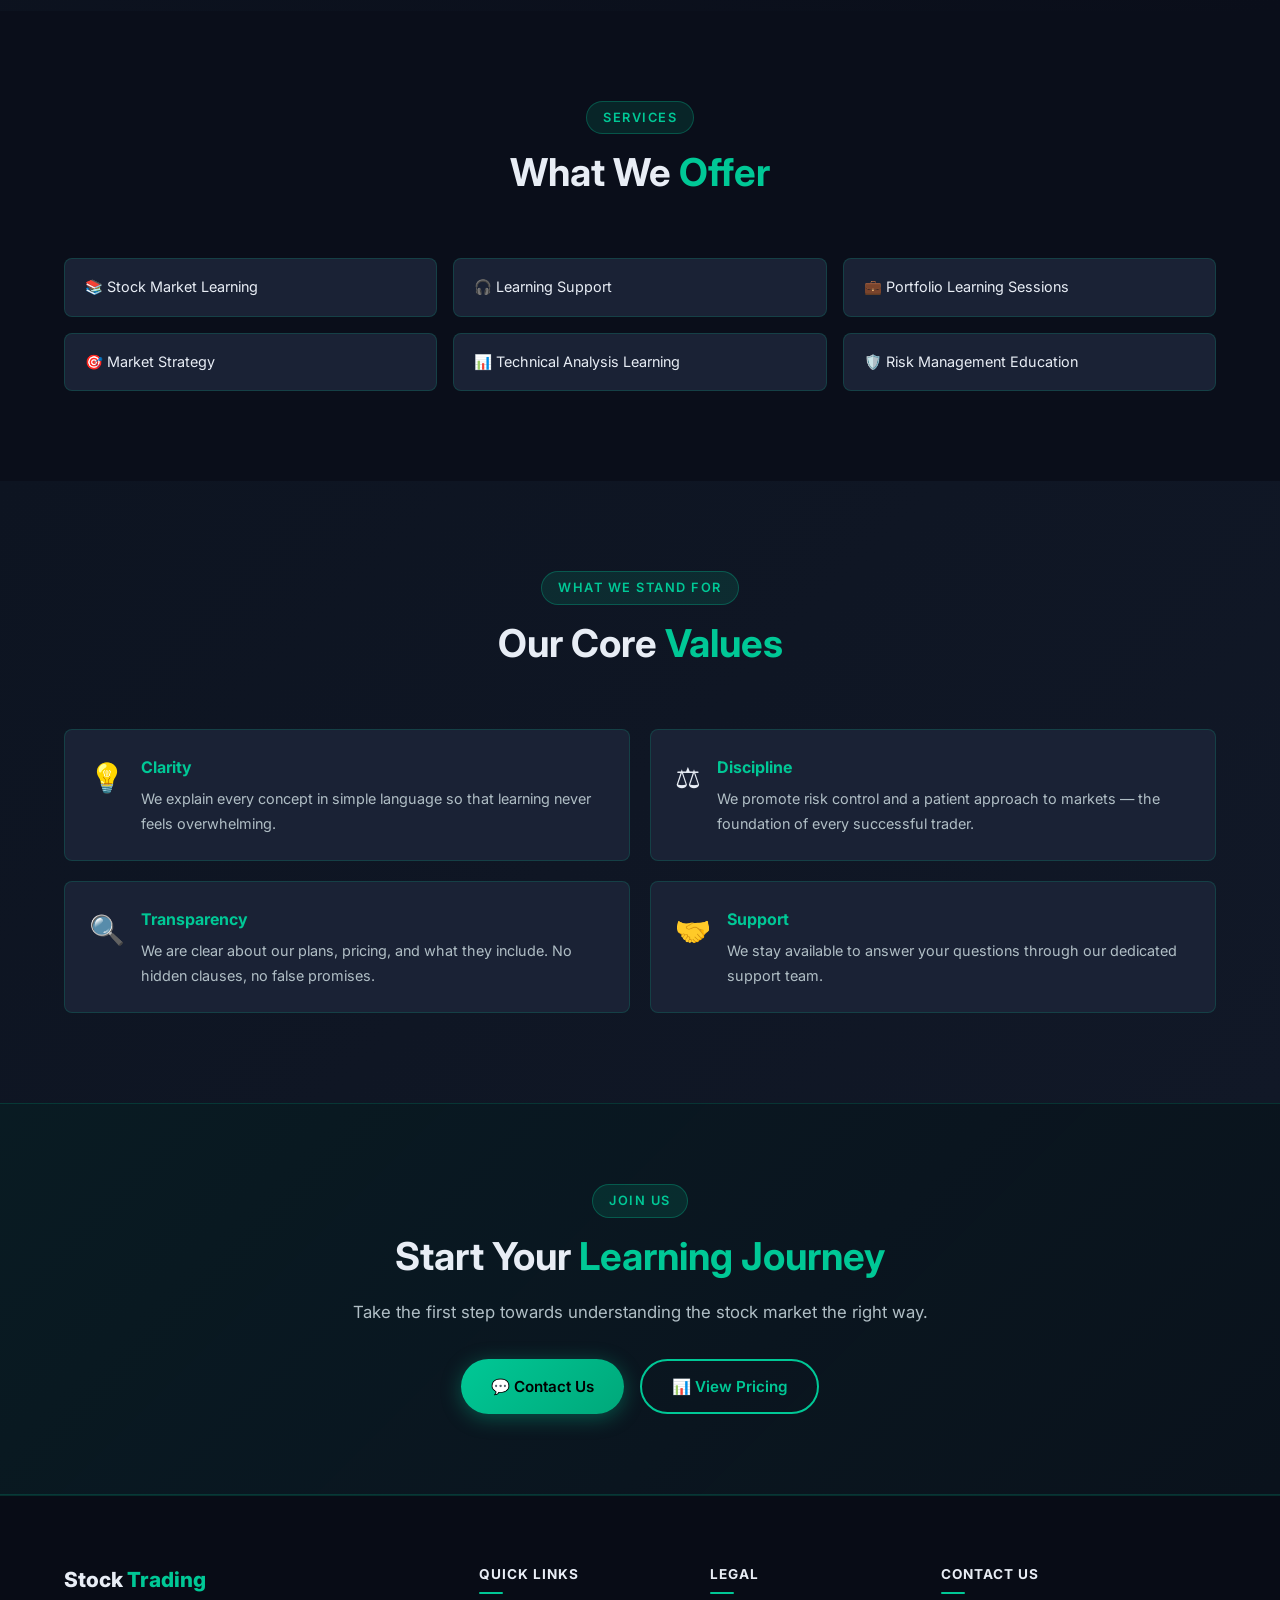
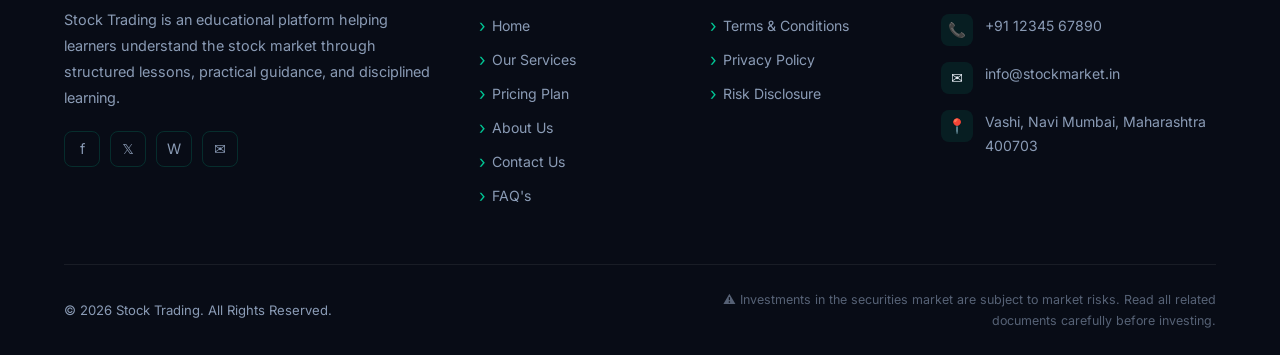
==== commit 1abed252: "Improve responsive layout for mobile tablet and desktop" ====
--- a/about.html
+++ b/about.html
@@ -55,13 +55,13 @@
 <!-- WHO WE ARE -->
 <section style="background:var(--bg-dark);">
   <div class="container">
-    <div style="display:grid;grid-template-columns:1fr 1fr;gap:64px;align-items:center;">
+    <div class="grid-responsive-2">
       <div data-aos="fade-right">
         <div class="section-tag">Who We Are</div>
         <h2 style="margin:16px 0;">Your Trusted <span class="highlight">Learning Partner</span></h2>
         <p style="margin-bottom:20px;">Stock Trading is a stock market educational platform created to help learners understand how financial markets work. We focus on clear lessons, practical examples, and disciplined thinking so that every learner can build knowledge step by step.</p>
         <p>Our platform is designed for everyone — whether you are a complete beginner who has never bought a stock, a student curious about markets, or a working professional who wants to take charge of their financial decisions.</p>
-        <div style="display:flex;gap:32px;margin-top:36px;flex-wrap:wrap;">
+        <div class="stat-flex">
           <div>
             <div style="font-size:2rem;font-weight:900;color:var(--primary);" data-counter data-target="5000" data-suffix="+">5000+</div>
             <div style="font-size:0.85rem;color:var(--text-muted);">Learners</div>
@@ -110,7 +110,7 @@
 <!-- MISSION & VISION -->
 <section style="background:linear-gradient(135deg,#0d1421 0%,#0a0e1a 100%);">
   <div class="container">
-    <div style="display:grid;grid-template-columns:1fr 1fr;gap:32px;">
+    <div class="grid-responsive-2-even">
 
       <div style="background:var(--bg-card);border:1px solid var(--border);border-radius:var(--radius);padding:40px;" data-aos="fade-up" data-aos-delay="100">
         <div style="font-size:2.5rem;margin-bottom:16px;">🎯</div>
--- a/css/style.css
+++ b/css/style.css
@@ -363,11 +363,28 @@
 /* ---------- HERO SECTION ---------- */
 .hero {
   min-height: 100vh;
+  min-height: 100dvh;
   display: flex;
   align-items: center;
   position: relative;
   overflow: hidden;
-  padding-top: 80px;
+  padding-top: 96px;
+  padding-bottom: 70px;
+  box-sizing: border-box;
+}
+
+.hero .container {
+  width: 100%;
+  position: relative;
+  z-index: 2;
+}
+
+.hero-grid {
+  display: grid;
+  grid-template-columns: 1.15fr 0.85fr;
+  gap: 48px;
+  align-items: center;
+  width: 100%;
 }
 
 .hero-bg {
@@ -390,6 +407,7 @@
   bottom: 0; left: 0; right: 0;
   height: 300px;
   opacity: 0.07;
+  pointer-events: none;
 }
 
 #particles-canvas {
@@ -401,7 +419,7 @@
 .hero-content {
   position: relative;
   z-index: 2;
-  max-width: 700px;
+  max-width: 660px;
 }
 
 .hero-badge {
@@ -416,7 +434,7 @@
   color: var(--primary);
   font-weight: 600;
   letter-spacing: 0.5px;
-  margin-bottom: 28px;
+  margin-bottom: 24px;
 }
 
 .hero-badge .dot {
@@ -432,7 +450,9 @@
 }
 
 .hero h1 {
-  margin-bottom: 24px;
+  margin-bottom: 20px;
+  font-size: clamp(2.2rem, 3.8vw, 3.4rem);
+  line-height: 1.22;
   background: linear-gradient(135deg, #fff 0%, #a8d5c8 100%);
   -webkit-background-clip: text;
   -webkit-text-fill-color: transparent;
@@ -446,32 +466,289 @@
   background-clip: text;
 }
 
-.hero-desc { font-size: 1.15rem; margin-bottom: 40px; max-width: 540px; }
-
-.hero-btns { display: flex; gap: 16px; flex-wrap: wrap; }
+.hero-desc {
+  font-size: 1.1rem;
+  line-height: 1.65;
+  margin-bottom: 32px;
+  max-width: 540px;
+}
+
+.hero-btns {
+  display: flex;
+  gap: 16px;
+  flex-wrap: wrap;
+  margin-bottom: 36px;
+}
 
 .hero-stats {
-  display: flex;
-  gap: 40px;
-  margin-top: 60px;
-  flex-wrap: wrap;
+  display: grid;
+  grid-template-columns: repeat(4, 1fr);
+  gap: 20px;
+  margin-top: 10px;
+  padding-top: 24px;
+  border-top: 1px solid rgba(0, 200, 150, 0.12);
 }
 
 .hero-stat h3 {
-  font-size: 1.8rem;
+  font-size: 1.7rem;
   color: var(--primary);
   font-weight: 800;
-}
-.hero-stat p { font-size: 0.85rem; color: var(--text-muted); }
-
-/* Ticker */
+  line-height: 1.1;
+  margin-bottom: 4px;
+}
+.hero-stat p { font-size: 0.82rem; color: var(--text-muted); line-height: 1.3; }
+
+/* ---------- HERO DESKTOP VISUAL CARD ---------- */
+.hero-visual {
+  position: relative;
+  z-index: 2;
+  display: block;
+}
+
+.hero-trading-card {
+  background: rgba(17, 24, 39, 0.85);
+  backdrop-filter: blur(20px);
+  -webkit-backdrop-filter: blur(20px);
+  border: 1px solid rgba(0, 200, 150, 0.3);
+  border-radius: 20px;
+  padding: 28px 24px;
+  box-shadow: 0 20px 50px rgba(0, 0, 0, 0.5), 0 0 35px rgba(0, 200, 150, 0.1);
+  position: relative;
+  overflow: hidden;
+  transition: all var(--transition);
+}
+
+.hero-trading-card::before {
+  content: '';
+  position: absolute;
+  top: 0; left: 0; right: 0;
+  height: 3px;
+  background: var(--gradient);
+}
+
+.hero-trading-card:hover {
+  transform: translateY(-4px);
+  border-color: rgba(0, 200, 150, 0.5);
+  box-shadow: 0 24px 60px rgba(0, 0, 0, 0.6), 0 0 45px rgba(0, 200, 150, 0.18);
+}
+
+.trading-card-header {
+  display: flex;
+  align-items: center;
+  justify-content: space-between;
+  margin-bottom: 20px;
+  padding-bottom: 14px;
+  border-bottom: 1px solid rgba(255, 255, 255, 0.08);
+}
+
+.trading-card-status {
+  display: flex;
+  align-items: center;
+  gap: 8px;
+  font-size: 0.85rem;
+  font-weight: 700;
+  color: var(--text-main);
+}
+
+.pulse-indicator {
+  width: 8px;
+  height: 8px;
+  border-radius: 50%;
+  background: var(--primary);
+  box-shadow: 0 0 10px var(--primary);
+  animation: pulse-dot 1.5s infinite;
+}
+
+.trading-card-tag {
+  background: rgba(0, 200, 150, 0.12);
+  border: 1px solid rgba(0, 200, 150, 0.3);
+  color: var(--primary);
+  font-size: 0.72rem;
+  font-weight: 700;
+  letter-spacing: 0.8px;
+  padding: 3px 10px;
+  border-radius: 20px;
+  text-transform: uppercase;
+}
+
+.trading-stock-row {
+  display: flex;
+  align-items: center;
+  justify-content: space-between;
+  background: rgba(10, 14, 26, 0.7);
+  border: 1px solid rgba(0, 200, 150, 0.15);
+  border-radius: 12px;
+  padding: 14px 18px;
+  margin-bottom: 18px;
+}
+
+.stock-info {
+  display: flex;
+  flex-direction: column;
+}
+.stock-name {
+  font-size: 1.05rem;
+  font-weight: 800;
+  color: #fff;
+  letter-spacing: 0.3px;
+}
+.stock-sub {
+  font-size: 0.75rem;
+  color: var(--text-muted);
+}
+
+.stock-price {
+  text-align: right;
+  display: flex;
+  flex-direction: column;
+}
+.stock-price .price-val {
+  font-size: 1.15rem;
+  font-weight: 800;
+  color: #fff;
+}
+.stock-price.up .price-change {
+  font-size: 0.8rem;
+  font-weight: 700;
+  color: var(--primary);
+}
+
+/* Mini Chart Graphic */
+.mini-chart-wrap {
+  background: rgba(10, 14, 26, 0.5);
+  border: 1px solid rgba(255, 255, 255, 0.06);
+  border-radius: 12px;
+  padding: 14px 16px;
+  margin-bottom: 18px;
+}
+.mini-chart-header {
+  display: flex;
+  justify-content: space-between;
+  align-items: center;
+  margin-bottom: 12px;
+  font-size: 0.78rem;
+  color: var(--text-muted);
+  font-weight: 600;
+}
+.chart-badge {
+  background: rgba(0, 200, 150, 0.12);
+  color: var(--primary);
+  font-size: 0.7rem;
+  padding: 2px 8px;
+  border-radius: 10px;
+}
+
+.chart-bars {
+  display: flex;
+  align-items: flex-end;
+  gap: 8px;
+  height: 52px;
+  padding-bottom: 4px;
+}
+.chart-bar {
+  flex: 1;
+  background: rgba(0, 200, 150, 0.25);
+  border-radius: 3px 3px 0 0;
+  height: var(--h, 50%);
+  transition: all 0.3s ease;
+}
+.chart-bar:hover, .chart-bar.active {
+  background: var(--gradient);
+  box-shadow: 0 0 10px rgba(0, 200, 150, 0.6);
+}
+
+/* Learning Modules preview */
+.trading-modules-preview {
+  display: flex;
+  flex-direction: column;
+  gap: 8px;
+  margin-bottom: 20px;
+}
+.module-item {
+  display: flex;
+  align-items: center;
+  gap: 10px;
+  font-size: 0.83rem;
+  color: var(--text-light);
+  background: rgba(255, 255, 255, 0.03);
+  padding: 8px 12px;
+  border-radius: 8px;
+  border: 1px solid rgba(255, 255, 255, 0.04);
+}
+.module-item .mod-icon {
+  width: 18px;
+  height: 18px;
+  border-radius: 50%;
+  background: var(--gradient);
+  color: #000;
+  display: flex;
+  align-items: center;
+  justify-content: center;
+  font-size: 0.65rem;
+  font-weight: 900;
+  flex-shrink: 0;
+}
+
+.trading-card-footer {
+  display: flex;
+  gap: 10px;
+}
+.card-stat-pill {
+  flex: 1;
+  display: flex;
+  align-items: center;
+  justify-content: center;
+  gap: 6px;
+  background: rgba(255, 255, 255, 0.04);
+  border: 1px solid rgba(255, 255, 255, 0.08);
+  border-radius: 30px;
+  padding: 7px 12px;
+  font-size: 0.76rem;
+  font-weight: 600;
+  color: var(--text-light);
+}
+.card-stat-pill.highlight {
+  background: rgba(0, 200, 150, 0.1);
+  border-color: rgba(0, 200, 150, 0.3);
+  color: var(--primary);
+}
+
+/* ---------- TICKER ---------- */
 .ticker-wrap {
   position: absolute;
   bottom: 0; left: 0; right: 0;
-  background: rgba(0,0,0,0.4);
+  background: rgba(10, 14, 26, 0.9);
+  backdrop-filter: blur(12px);
+  -webkit-backdrop-filter: blur(12px);
   border-top: 1px solid var(--border);
   overflow: hidden;
-  padding: 10px 0;
+  padding: 11px 0;
+  z-index: 10;
+}
+
+.live-badge {
+  display: inline-flex;
+  align-items: center;
+  gap: 6px;
+  background: rgba(255, 77, 91, 0.15);
+  border: 1px solid rgba(255, 77, 91, 0.4);
+  color: #ff4d5b;
+  font-size: 0.72rem;
+  font-weight: 700;
+  text-transform: uppercase;
+  letter-spacing: 0.8px;
+  padding: 3px 10px;
+  border-radius: 20px;
+  margin-right: 18px;
+  flex-shrink: 0;
+}
+
+.live-dot {
+  width: 6px;
+  height: 6px;
+  background: #ff4d5b;
+  border-radius: 50%;
+  animation: pulse-dot 1.5s infinite;
 }
 
 .ticker-track {
@@ -729,12 +1006,113 @@
 }
 
 /* ---------- TESTIMONIALS ---------- */
-.testimonials-section { background: var(--bg-dark); }
-
+.testimonials-section {
+  background: var(--bg-dark);
+  position: relative;
+  overflow: hidden;
+}
+
+/* Retain grid for other pages like faq.html if needed */
 .testimonials-grid {
   display: grid;
   grid-template-columns: repeat(3, 1fr);
   gap: 24px;
+}
+
+/* Carousel Container */
+.testimonial-carousel-wrapper {
+  position: relative;
+  max-width: 820px;
+  margin: 0 auto;
+  padding: 0 54px;
+}
+
+.testimonial-carousel-track-container {
+  overflow: hidden;
+  border-radius: var(--radius);
+  position: relative;
+}
+
+.testimonial-carousel-track {
+  display: flex;
+  transition: transform 0.6s cubic-bezier(0.25, 1, 0.5, 1);
+  width: 100%;
+}
+
+.testimonial-slide {
+  min-width: 100%;
+  box-sizing: border-box;
+  padding: 6px;
+}
+
+.testimonial-slide .testimonial-card {
+  height: 100%;
+  padding: 38px 34px;
+  background: var(--bg-card);
+  border: 1px solid rgba(0, 200, 150, 0.25);
+  border-radius: var(--radius);
+  box-shadow: 0 12px 36px rgba(0, 0, 0, 0.4);
+  position: relative;
+  display: flex;
+  flex-direction: column;
+  justify-content: space-between;
+}
+
+.carousel-btn {
+  position: absolute;
+  top: 50%;
+  transform: translateY(-50%);
+  width: 44px;
+  height: 44px;
+  border-radius: 50%;
+  background: var(--bg-card2);
+  border: 1px solid rgba(0, 200, 150, 0.35);
+  color: var(--primary);
+  font-size: 1.15rem;
+  display: flex;
+  align-items: center;
+  justify-content: center;
+  cursor: pointer;
+  z-index: 10;
+  transition: all var(--transition);
+  box-shadow: 0 6px 20px rgba(0, 0, 0, 0.4);
+}
+
+.carousel-btn:hover {
+  background: var(--primary);
+  color: #000;
+  border-color: var(--primary);
+  box-shadow: 0 0 20px rgba(0, 200, 150, 0.55);
+  transform: translateY(-50%) scale(1.1);
+}
+
+.carousel-btn.prev-btn { left: 0; }
+.carousel-btn.next-btn { right: 0; }
+
+.carousel-dots {
+  display: flex;
+  justify-content: center;
+  align-items: center;
+  gap: 10px;
+  margin-top: 30px;
+}
+
+.carousel-dot {
+  width: 10px;
+  height: 10px;
+  border-radius: 50%;
+  background: rgba(255, 255, 255, 0.2);
+  border: none;
+  cursor: pointer;
+  padding: 0;
+  transition: all 0.35s cubic-bezier(0.4, 0, 0.2, 1);
+}
+
+.carousel-dot.active {
+  background: var(--primary);
+  width: 30px;
+  border-radius: 12px;
+  box-shadow: 0 0 12px rgba(0, 200, 150, 0.6);
 }
 
 .testimonial-card {
@@ -746,8 +1124,8 @@
   position: relative;
 }
 .testimonial-card:hover {
-  border-color: rgba(0, 200, 150, 0.35);
-  transform: translateY(-4px);
+  border-color: rgba(0, 200, 150, 0.45);
+  transform: translateY(-3px);
   box-shadow: var(--shadow);
 }
 
@@ -761,39 +1139,41 @@
 }
 
 .testimonial-text {
-  font-size: 0.95rem;
+  font-size: 1.02rem;
   color: var(--text-light);
-  margin-bottom: 20px;
+  margin-bottom: 22px;
   font-style: italic;
-  line-height: 1.8;
+  line-height: 1.75;
 }
 
 .testimonial-author {
   display: flex;
   align-items: center;
-  gap: 12px;
+  gap: 14px;
 }
 
 .author-avatar {
-  width: 44px; height: 44px;
+  width: 46px;
+  height: 46px;
   border-radius: 50%;
   background: var(--gradient);
   display: flex;
   align-items: center;
   justify-content: center;
   font-size: 1rem;
-  font-weight: 700;
+  font-weight: 800;
   color: #000;
   flex-shrink: 0;
 }
 
-.author-name { font-size: 0.9rem; font-weight: 700; color: var(--text-main); }
+.author-name { font-size: 0.95rem; font-weight: 700; color: var(--text-main); }
 .author-location { font-size: 0.8rem; color: var(--text-muted); }
 
 .star-rating {
   color: var(--accent);
-  font-size: 0.85rem;
-  margin-bottom: 4px;
+  font-size: 0.9rem;
+  margin-bottom: 6px;
+  letter-spacing: 2px;
 }
 
 /* ---------- FAQ ---------- */
@@ -1247,6 +1627,65 @@
 .mt-20 { margin-top: 20px; }
 .mt-40 { margin-top: 40px; }
 .w-full { width: 100%; }
+
+/* ---------- GLOBAL OVERFLOW & TEXT FIX ---------- */
+/* Prevent any element from causing horizontal scroll */
+img, svg, video, canvas, iframe { max-width: 100%; height: auto; display: block; }
+
+/* Grid/flex items: prevent text from blowing out the layout */
+.services-grid > *,
+.why-grid > *,
+.testimonials-grid > *,
+.about-values-grid > *,
+.about-what-grid > *,
+.pricing-grid > *,
+.footer-grid > *,
+.contact-grid > *,
+.hero-stats > * { min-width: 0; }
+
+/* Global word-break so no text clips or overflows cards */
+.card, .service-card, .why-card, .testimonial-card,
+.pricing-card, .value-card, .contact-info-card, .form-card,
+.about-what-item, .faq-question, .faq-answer,
+.legal-section, .footer-col, .footer-brand,
+h1, h2, h3, h4, p, li, a {
+  word-break: break-word;
+  overflow-wrap: break-word;
+}
+
+/* Responsive grid utility classes (used in HTML inline-style overrides) */
+.grid-responsive-3 {
+  display: grid;
+  grid-template-columns: repeat(3, 1fr);
+  gap: 24px;
+}
+.grid-responsive-2 {
+  display: grid;
+  grid-template-columns: 1fr 1fr;
+  gap: 32px;
+  align-items: center;
+}
+.grid-responsive-2-even {
+  display: grid;
+  grid-template-columns: 1fr 1fr;
+  gap: 32px;
+}
+.stat-flex {
+  display: flex;
+  gap: 32px;
+  margin-top: 36px;
+  flex-wrap: wrap;
+}
+
+/* Table responsive wrapper */
+.table-scroll {
+  overflow-x: auto;
+  -webkit-overflow-scrolling: touch;
+  border-radius: var(--radius-sm);
+}
+.table-scroll table {
+  min-width: 560px;
+}
 
 /* ---------- MOBILE NAV ---------- */
 @media (max-width: 900px) {
@@ -1266,41 +1705,287 @@
     box-shadow: -10px 0 40px rgba(0,0,0,0.5);
     border-left: 1px solid var(--border);
     overflow-y: auto;
+    z-index: 1001;
   }
   .nav-links.open { right: 0; }
-  .nav-links a { padding: 12px 16px; width: 100%; border-radius: var(--radius-sm); }
+  .nav-links a { padding: 12px 16px; width: 100%; border-radius: var(--radius-sm); font-size: 1rem; }
   .nav-overlay { display: none; position: fixed; inset: 0; background: rgba(0,0,0,0.6); z-index: 999; }
   .nav-overlay.show { display: block; }
 }
 
-/* ---------- RESPONSIVE ---------- */
+/* ========================================================
+   RESPONSIVE BREAKPOINTS
+   ======================================================== */
+
+/* ---------- TABLET: max-width 1024px ---------- */
 @media (max-width: 1024px) {
+  .container { padding: 0 20px; }
+
+  /* Hero on Tablet & Mobile: preserve original mobile & tablet layout */
+  .hero-grid { display: block; }
+  .hero-visual { display: none !important; }
+  .hero-content { max-width: 100%; }
+
   .services-grid,
   .why-grid,
-  .testimonials-grid { grid-template-columns: repeat(2, 1fr); }
-  .pricing-grid { grid-template-columns: 1fr; max-width: 480px; margin: 0 auto; }
+  .testimonials-grid,
+  .grid-responsive-3 { grid-template-columns: repeat(2, 1fr); }
+
+  .pricing-grid { grid-template-columns: 1fr; max-width: 520px; margin: 0 auto; }
   .pricing-card.featured { transform: scale(1); }
-  .footer-grid { grid-template-columns: 1fr 1fr; }
-}
-
+
+  .footer-grid { grid-template-columns: 1fr 1fr; gap: 32px; }
+
+  /* About page inline grids */
+  .grid-responsive-2 { gap: 40px; }
+
+  .hero-stats { gap: 28px; }
+  .testimonial-carousel-wrapper { padding: 0 46px; }
+}
+
+/* ---------- TABLET: max-width 820px ---------- */
+@media (max-width: 820px) {
+  section { padding: 70px 0; }
+
+  .page-banner { padding: 120px 0 60px; }
+  .page-banner h1 { margin-bottom: 12px; }
+  .page-banner p { font-size: 1rem; }
+
+  .navbar-inner { padding: 16px 20px; }
+
+  /* About "Who We Are" two-column → single column */
+  .grid-responsive-2 {
+    grid-template-columns: 1fr;
+    gap: 32px;
+  }
+  .grid-responsive-2-even {
+    grid-template-columns: 1fr;
+    gap: 24px;
+  }
+
+  /* FAQ answer max-height bump for wrapped text */
+  .faq-item.open .faq-answer { max-height: 400px; }
+
+  /* Pricing: keep single column centred */
+  .pricing-grid { max-width: 460px; }
+}
+
+/* ---------- TABLET: max-width 768px ---------- */
 @media (max-width: 768px) {
-  section { padding: 70px 0; }
+  body { cursor: auto; }
+  #cursor-dot, #cursor-ring { display: none; }
+
+  section { padding: 60px 0; }
+  .container { padding: 0 16px; }
+
+  .section-header { margin-bottom: 40px; }
+  .section-header p { font-size: 0.98rem; }
+
+  /* All multi-column grids → single column */
   .services-grid,
   .why-grid,
   .testimonials-grid,
   .about-values-grid,
-  .about-what-grid,
-  .contact-grid { grid-template-columns: 1fr; }
-  .hero-stats { gap: 28px; }
-  .footer-grid { grid-template-columns: 1fr; gap: 32px; }
-  .footer-bottom { flex-direction: column; text-align: center; }
-  .footer-disclaimer { text-align: center; }
-  body { cursor: auto; }
-  #cursor-dot, #cursor-ring { display: none; }
-}
-
+  .about-what-grid { grid-template-columns: 1fr; gap: 16px; }
+
+  /* Utility responsive grids → single column */
+  .grid-responsive-3 { grid-template-columns: 1fr; }
+  .grid-responsive-2 { grid-template-columns: 1fr; gap: 24px; }
+  .grid-responsive-2-even { grid-template-columns: 1fr; gap: 20px; }
+
+  /* Contact: stack info + form */
+  .contact-grid { grid-template-columns: 1fr; gap: 24px; }
+
+  /* Hero */
+  .hero { padding-top: 72px; }
+  .hero-content { max-width: 100%; }
+  .hero-desc { font-size: 1rem; margin-bottom: 28px; }
+  .hero-stats { gap: 20px; margin-top: 36px; }
+  .hero-stat h3 { font-size: 1.5rem; }
+
+  /* Page banner */
+  .page-banner { padding: 110px 0 56px; }
+
+  /* Cards */
+  .card { padding: 24px; }
+  .service-card { padding: 28px 20px; }
+  .why-card { padding: 22px; }
+  .pricing-card { padding: 32px 24px; }
+  .contact-info-card { padding: 28px 20px; }
+  .form-card { padding: 28px 20px; }
+
+  /* Footer */
+  .footer-grid { grid-template-columns: 1fr; gap: 28px; }
+  .footer-bottom { flex-direction: column; text-align: center; gap: 8px; }
+  .footer-disclaimer { text-align: center; max-width: 100%; }
+
+  /* About "stat flex" */
+  .stat-flex { gap: 20px; margin-top: 24px; }
+}
+
+/* ---------- MOBILE: max-width 600px ---------- */
+@media (max-width: 600px) {
+  section { padding: 50px 0; }
+  .container { padding: 0 14px; }
+
+  /* Nav logo text size */
+  .nav-logo-text { font-size: 1.1rem; }
+  .nav-logo-icon { width: 34px; height: 34px; font-size: 1rem; }
+
+  /* Hero */
+  .hero { min-height: auto; padding-top: 72px; padding-bottom: 60px; }
+  .hero-content { padding-bottom: 0; }
+  .hero-badge { font-size: 0.75rem; padding: 5px 12px; }
+  .hero-desc { font-size: 0.95rem; }
+  .hero-stats {
+    display: grid;
+    grid-template-columns: 1fr 1fr;
+    gap: 16px;
+    margin-top: 28px;
+  }
+  .hero-stat h3 { font-size: 1.4rem; }
+  .hero-stat p { font-size: 0.8rem; }
+
+  /* Page banner */
+  .page-banner { padding: 100px 0 48px; }
+  .breadcrumb { font-size: 0.8rem; }
+
+  /* Section header */
+  .section-header { margin-bottom: 32px; }
+
+  /* Buttons */
+  .btn { padding: 12px 22px; font-size: 0.9rem; }
+  .hero-btns { flex-direction: column; gap: 12px; }
+  .hero-btns .btn { width: 100%; justify-content: center; }
+  .cta-btns { flex-direction: column; align-items: center; gap: 12px; }
+  .cta-btns .btn { width: 100%; justify-content: center; max-width: 320px; }
+
+  /* Cards */
+  .card { padding: 20px 16px; }
+  .service-card { padding: 24px 16px; }
+  .why-card { padding: 20px 16px; }
+  .card-icon { width: 48px; height: 48px; font-size: 1.4rem; }
+
+  /* Pricing */
+  .pricing-card { padding: 28px 20px; }
+  .pricing-grid { max-width: 100%; }
+  .pricing-price .amount { font-size: 1.8rem; }
+  .featured-badge { top: 16px; right: 16px; font-size: 0.7rem; }
+
+  /* FAQ */
+  .faq-question { padding: 18px 16px; font-size: 0.92rem; gap: 12px; }
+  .faq-answer { padding: 0 16px; }
+  .faq-item.open .faq-answer { max-height: 500px; padding-bottom: 18px; }
+
+  /* Footer */
+  footer { padding-top: 48px; }
+  .footer-grid { gap: 24px; }
+  .footer-brand p { font-size: 0.85rem; }
+  .footer-copyright, .footer-disclaimer { font-size: 0.78rem; }
+
+  /* Contact form */
+  .form-card { padding: 24px 16px; }
+  .contact-info-card { padding: 24px 16px; }
+
+  /* Legal pages */
+  .legal-content { padding: 0; }
+  .legal-section { margin-bottom: 28px; padding-bottom: 28px; }
+
+  /* About grid stats */
+  .stat-flex { gap: 16px; }
+}
+
+/* ---------- MOBILE: max-width 480px ---------- */
 @media (max-width: 480px) {
-  .hero-btns { flex-direction: column; }
-  .btn { justify-content: center; }
-  .cta-btns { flex-direction: column; align-items: center; }
-}
+  section { padding: 44px 0; }
+
+  /* Hero */
+  .hero-stats {
+    grid-template-columns: 1fr 1fr;
+    gap: 12px;
+  }
+  .hero-stat h3 { font-size: 1.3rem; }
+
+  /* Typography scale-down */
+  h1 { font-size: clamp(1.7rem, 7vw, 2.4rem); }
+  h2 { font-size: clamp(1.4rem, 5vw, 1.9rem); }
+  h3 { font-size: clamp(1.1rem, 4vw, 1.3rem); }
+
+  /* Cards */
+  .card, .service-card, .why-card { padding: 18px 14px; }
+  .card-icon { width: 44px; height: 44px; margin-bottom: 14px; }
+
+  /* Pricing */
+  .pricing-card { padding: 24px 16px; }
+  .pricing-price .amount { font-size: 1.6rem; }
+  .pricing-features li { font-size: 0.85rem; }
+
+  /* Contact */
+  .contact-item { gap: 12px; padding: 14px 0; }
+  .contact-item-icon { width: 40px; height: 40px; font-size: 1.1rem; }
+
+  /* FAQ */
+  .faq-question { font-size: 0.88rem; padding: 16px 12px; }
+  .faq-answer { padding: 0 12px; }
+  .faq-item.open .faq-answer { padding-bottom: 14px; max-height: 600px; }
+
+  /* About what grid — already 1col but tighten padding */
+  .about-what-item { padding: 12px 14px; font-size: 0.88rem; }
+
+  /* Testimonials */
+  .testimonial-carousel-wrapper { padding: 0 24px; }
+  .carousel-btn { width: 34px; height: 34px; font-size: 0.85rem; }
+  .testimonial-slide .testimonial-card,
+  .testimonial-card { padding: 22px 16px; }
+  .testimonial-text { font-size: 0.9rem; }
+
+  /* CTA section */
+  .cta-section { padding: 60px 0; }
+
+  /* Footer */
+  .footer-grid { gap: 20px; }
+  .footer-col h4 { font-size: 0.8rem; }
+  .footer-links a { font-size: 0.85rem; }
+
+  /* Nav logo on very small screens */
+  .nav-logo-text { font-size: 1rem; }
+  .navbar-inner { padding: 14px 14px; }
+}
+
+/* ---------- MOBILE: max-width 375px ---------- */
+@media (max-width: 375px) {
+  .container { padding: 0 12px; }
+
+  h1 { font-size: clamp(1.55rem, 8vw, 2rem); }
+  h2 { font-size: clamp(1.25rem, 6vw, 1.6rem); }
+
+  .btn { padding: 11px 18px; font-size: 0.87rem; }
+
+  .hero-badge { font-size: 0.72rem; }
+  .hero-desc { font-size: 0.9rem; }
+  .hero-stat h3 { font-size: 1.2rem; }
+
+  .pricing-price .amount { font-size: 1.5rem; }
+
+  .card, .service-card, .why-card { padding: 16px 12px; }
+
+  .faq-question { font-size: 0.85rem; padding: 14px 12px; }
+
+  .footer-disclaimer { font-size: 0.75rem; }
+}
+
+/* ---------- DESKTOP: min-width 1280px+ ---------- */
+@media (min-width: 1280px) {
+  .container { max-width: 1200px; }
+  .pricing-grid { grid-template-columns: repeat(3, 1fr); max-width: unset; }
+  .pricing-card.featured { transform: scale(1.04); }
+}
+
+@media (min-width: 1440px) {
+  .container { max-width: 1280px; }
+}
+
+@media (min-width: 1920px) {
+  .container { max-width: 1400px; }
+  html { font-size: 17px; }
+}
